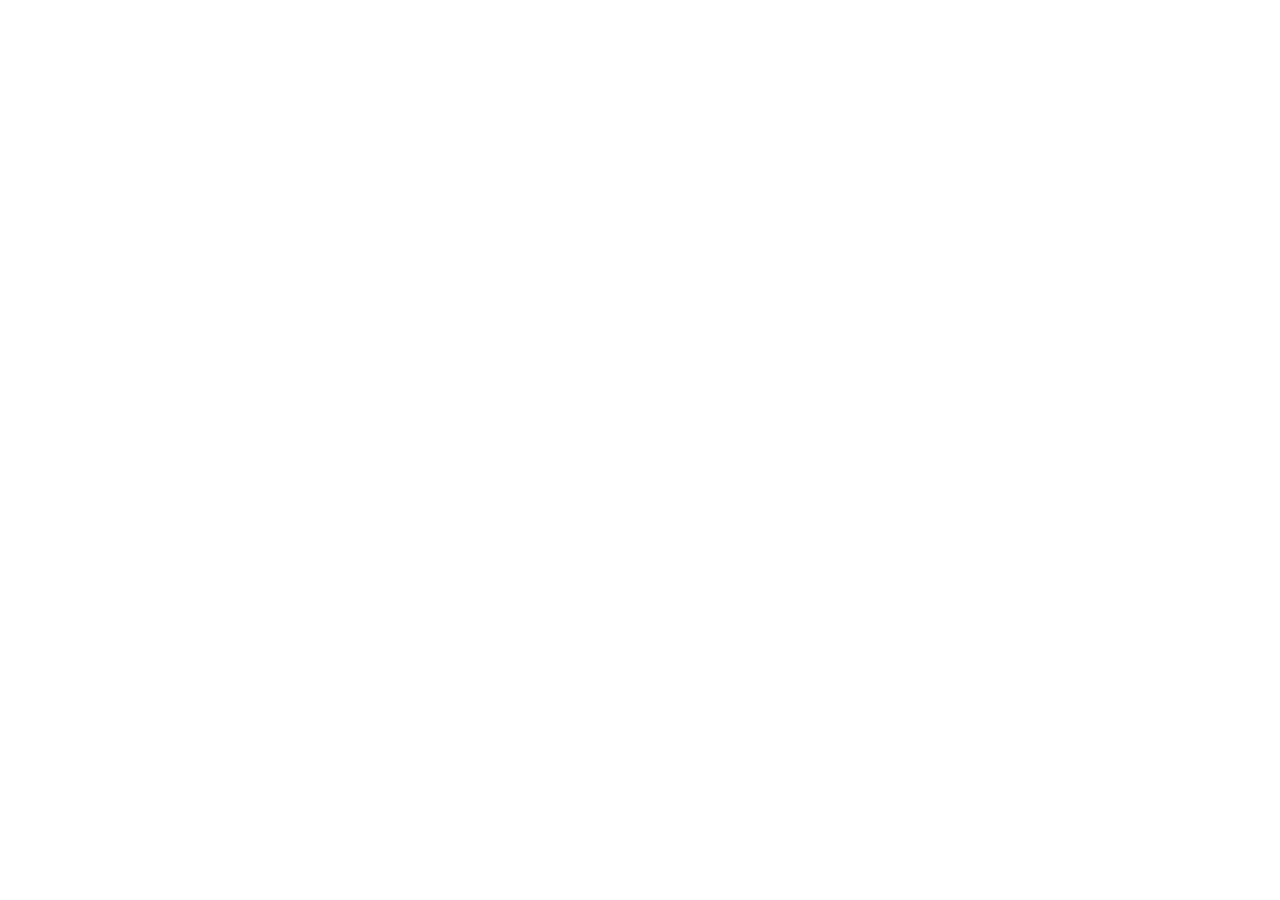
==== index.html @ b1b8851a "feat: initialize Java Heritage wedding invitation project Set up project structure with React, Vite," ====
<!doctype html>
<html lang="id" class="scroll-smooth">
  <head>
    <meta charset="UTF-8" />
    <meta name="viewport" content="width=device-width, initial-scale=1.0" />
    <title>Bagus &amp; Sekar — Undangan Pernikahan Digital Java Heritage</title>
    <meta name="description" content="Undangan pernikahan digital bergaya klasik Jawa (Java Heritage) dengan musik otomatis, RSVP terintegrasi Google Sheets, galeri foto interaktif, hitung mundur, dan Google Maps." />
    <meta property="og:title" content="Bagus &amp; Sekar — Undangan Pernikahan Digital Java Heritage" />
    <meta property="og:description" content="Dengan memohon rahmat dan ridho Tuhan Yang Maha Esa, kami mengundang Bapak/Ibu/Saudara/i untuk menghadiri acara pernikahan kami." />
    <meta property="og:type" content="website" />
    <meta name="twitter:card" content="summary_large_image" />
    <link rel="preconnect" href="https://fonts.googleapis.com" />
    <link rel="preconnect" href="https://fonts.gstatic.com" crossorigin />
    <link href="https://fonts.googleapis.com/css2?family=Cormorant+Garamond:ital,wght@0,400;0,500;0,600;0,700;1,400;1,600&family=Plus+Jakarta+Sans:wght@400;500;600;700&display=swap" rel="stylesheet" />
  </head>
  <body class="bg-[#FAF6EE] text-[#24160F] antialiased selection:bg-[#B8862D]/20 selection:text-[#24160F]">
    <div id="root"></div>
    <script type="module" src="/src/main.tsx"></script>
  </body>
</html>
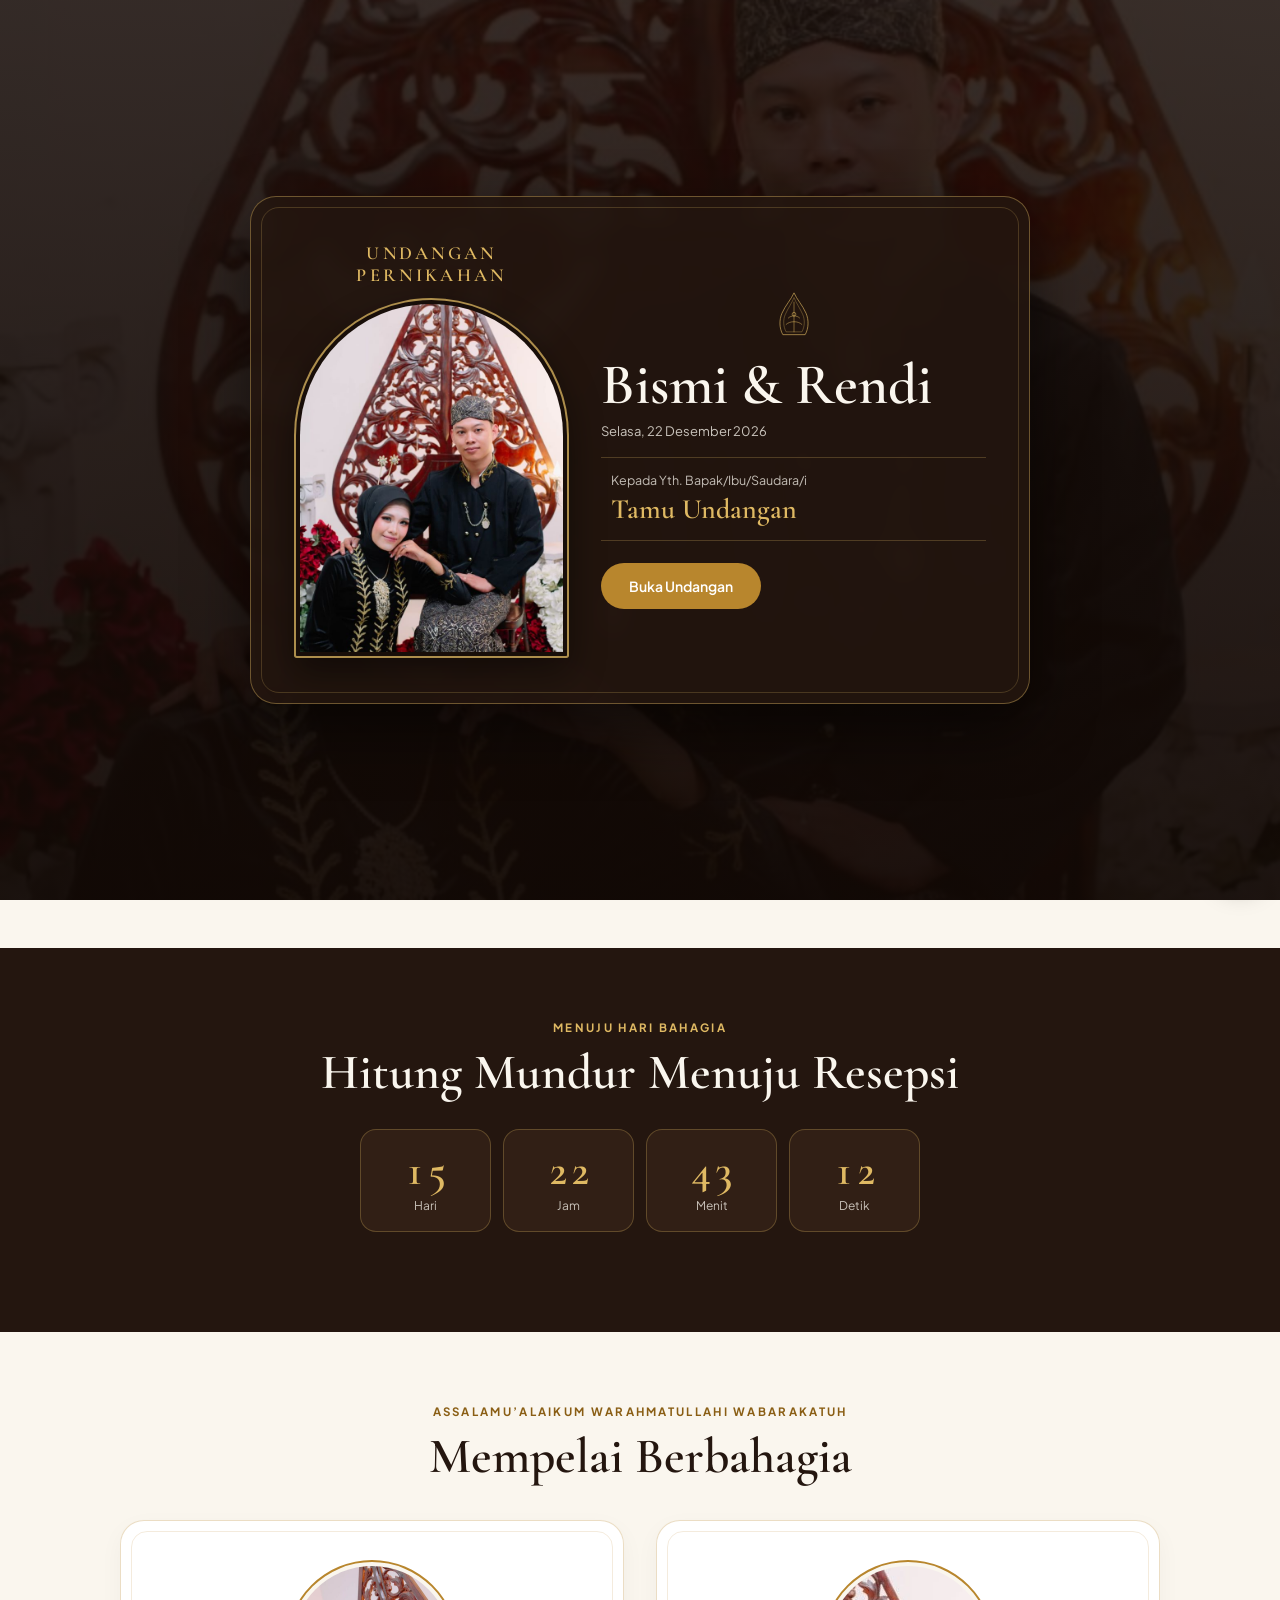
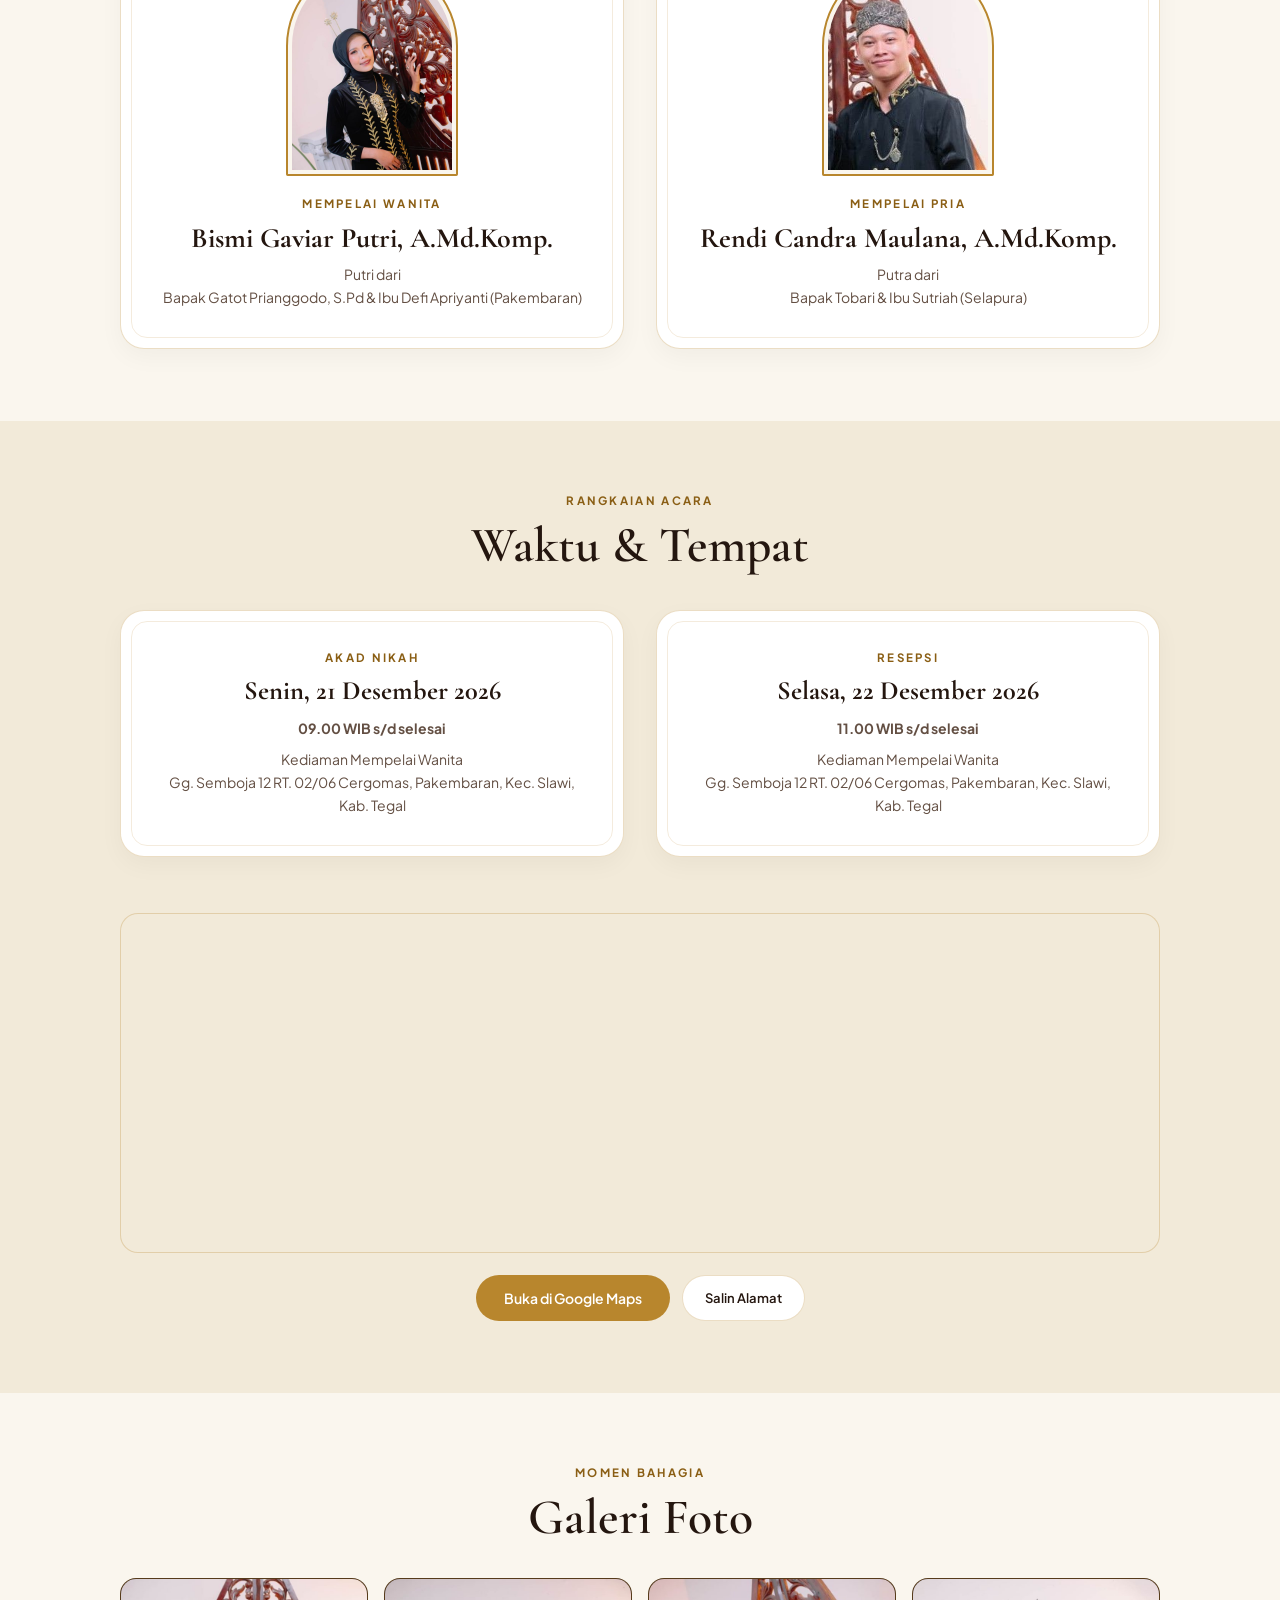
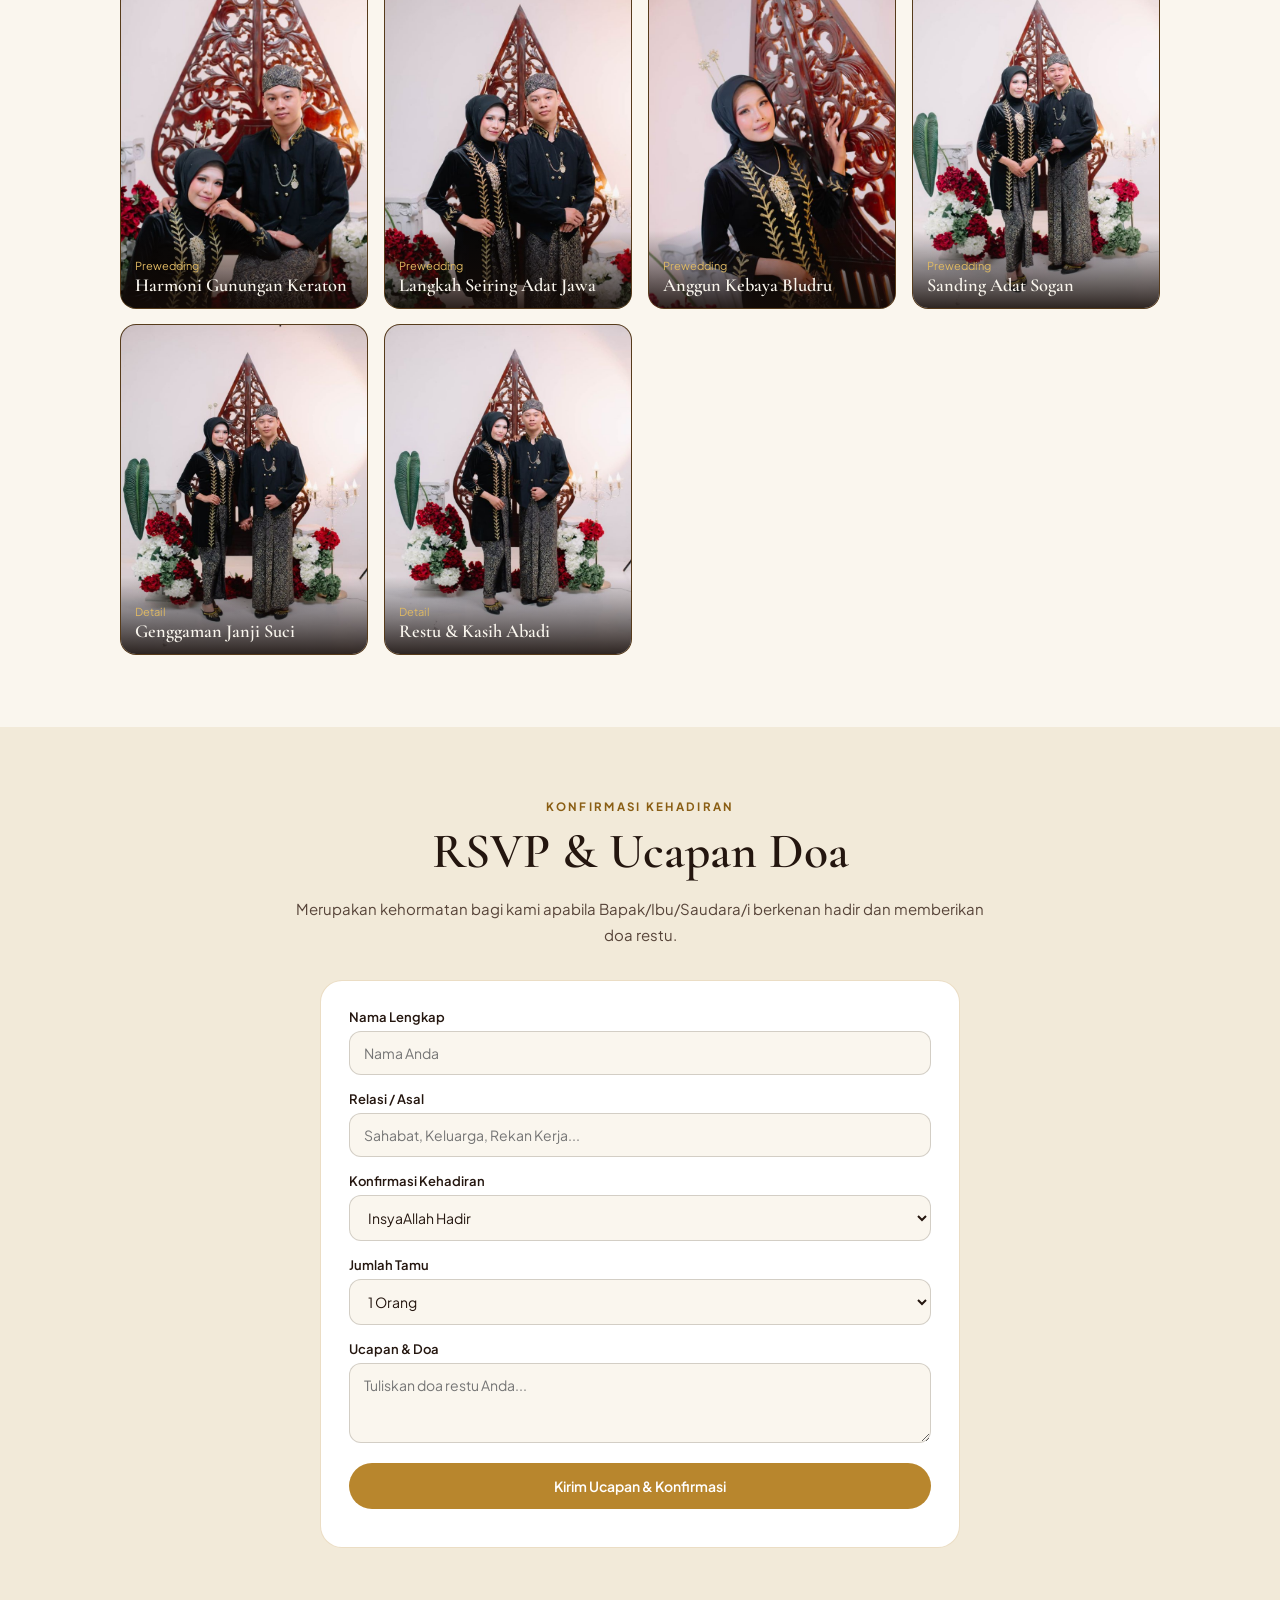
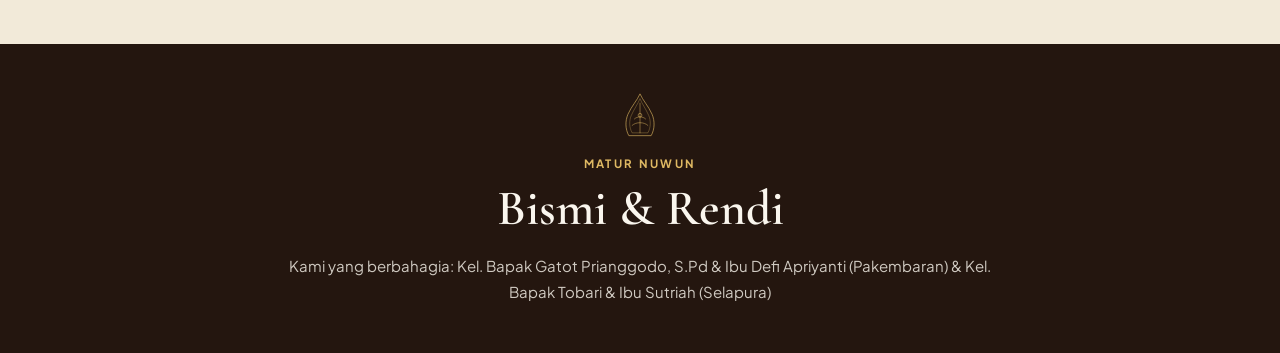
==== commit eefa1045: "Add files via upload" ====
--- a/index.html
+++ b/index.html
@@ -1,21 +1,630 @@
-<!doctype html>
-<html lang="id" class="scroll-smooth">
-  <head>
-    <meta charset="UTF-8" />
-    <meta name="viewport" content="width=device-width, initial-scale=1.0" />
-    <title>Bagus &amp; Sekar — Undangan Pernikahan Digital Java Heritage</title>
-    <meta name="description" content="Undangan pernikahan digital bergaya klasik Jawa (Java Heritage) dengan musik otomatis, RSVP terintegrasi Google Sheets, galeri foto interaktif, hitung mundur, dan Google Maps." />
-    <meta property="og:title" content="Bagus &amp; Sekar — Undangan Pernikahan Digital Java Heritage" />
-    <meta property="og:description" content="Dengan memohon rahmat dan ridho Tuhan Yang Maha Esa, kami mengundang Bapak/Ibu/Saudara/i untuk menghadiri acara pernikahan kami." />
-    <meta property="og:type" content="website" />
-    <meta name="twitter:card" content="summary_large_image" />
-    <link rel="preconnect" href="https://fonts.googleapis.com" />
-    <link rel="preconnect" href="https://fonts.gstatic.com" crossorigin />
-    <link href="https://fonts.googleapis.com/css2?family=Cormorant+Garamond:ital,wght@0,400;0,500;0,600;0,700;1,400;1,600&family=Plus+Jakarta+Sans:wght@400;500;600;700&display=swap" rel="stylesheet" />
-  </head>
-  <body class="bg-[#FAF6EE] text-[#24160F] antialiased selection:bg-[#B8862D]/20 selection:text-[#24160F]">
-    <div id="root"></div>
-    <script type="module" src="/src/main.tsx"></script>
-  </body>
-</html>
-
+<!DOCTYPE html>
+<html lang="id">
+<head>
+  <meta charset="UTF-8" />
+  <meta name="viewport" content="width=device-width, initial-scale=1.0" />
+  <title>Bismi &amp; Rendi — Undangan Pernikahan Digital Java Heritage</title>
+  <link rel="preconnect" href="https://fonts.googleapis.com" />
+  <link rel="preconnect" href="https://fonts.gstatic.com" crossorigin />
+  <link href="https://fonts.googleapis.com/css2?family=Cormorant+Garamond:ital,wght@0,500;0,600;0,700;1,400&family=Plus+Jakarta+Sans:wght@400;500;600;700&display=swap" rel="stylesheet" />
+  <style>
+    :root {
+      --espresso: #24160F;
+      --teak: #311F15;
+      --ivory: #FAF6EE;
+      --sand: #F2EAD9;
+      --gold: #B8862D;
+      --gold-light: #DFB963;
+      --border: rgba(184, 134, 45, 0.28);
+    }
+    * { box-sizing: border-box; margin: 0; padding: 0; }
+    html { scroll-behavior: smooth; font-family: 'Plus Jakarta Sans', system-ui, -apple-system, sans-serif; background: var(--ivory); color: var(--espresso); }
+    body.locked { overflow: hidden; }
+    h1, h2, h3, .serif { font-family: 'Cormorant Garamond', Georgia, serif; }
+    img { display: block; max-width: 100%; }
+    button, input, select, textarea { font-family: inherit; }
+
+    /* Cover Envelope */
+    #cover {
+      position: fixed; inset: 0; z-index: 50;
+      background-color: #180E09;
+      background-image: linear-gradient(to bottom, rgba(22,12,7,0.85), rgba(18,9,5,0.95)), url("[data-uri]");
+      background-size: cover;
+      background-position: center;
+      color: var(--ivory);
+      display: flex; align-items: center; justify-content: center;
+      padding: 20px; text-align: center;
+      transition: transform 0.8s cubic-bezier(0.16, 1, 0.3, 1), opacity 0.7s ease;
+    }
+    #cover.opened { transform: translateY(-100%); opacity: 0; pointer-events: none; }
+    .cover-outer { max-width: 780px; width: 100%; max-height: 92vh; overflow-y: auto; padding: 10px; border: 1px solid rgba(223,185,99,0.4); background: rgba(36,22,15,0.88); backdrop-filter: blur(8px); border-radius: 26px; box-shadow: 0 25px 60px rgba(0,0,0,0.5); }
+    .cover-box { display: grid; grid-template-columns: 1fr; gap: 22px; align-items: center; padding: 26px 20px; border: 1px solid rgba(223,185,99,0.22); border-radius: 18px; text-align: center; }
+    @media (min-width: 720px) { .cover-box { grid-template-columns: 5fr 7fr; gap: 32px; padding: 34px 32px; text-align: left; } }
+    .cover-portrait-wrap { display: flex; flex-direction: column; align-items: center; justify-content: center; }
+    .cover-heading-top { font-family: 'Cormorant Garamond', Georgia, serif; font-size: 1.15rem; font-weight: 600; letter-spacing: 0.18em; text-transform: uppercase; color: var(--gold-light); margin-bottom: 12px; text-align: center; }
+    .cover-portrait { width: 170px; height: 220px; border-radius: 999px 999px 20px 20px; object-fit: cover; object-position: top; border: 2px solid rgba(223,185,99,0.75); padding: 4px; background: #180E09; box-shadow: 0 14px 35px rgba(0,0,0,0.45); }
+    @media (min-width: 720px) { .cover-portrait { width: 100%; height: 360px; } }
+    .cover-title { font-size: clamp(2.25rem, 5vw, 3.6rem); font-weight: 600; line-height: 1.05; margin-bottom: 8px; }
+    .cover-date { font-size: 13px; color: rgba(250,246,238,0.78); margin-bottom: 18px; }
+    .guest-card { border-top: 1px solid rgba(223,185,99,0.25); border-bottom: 1px solid rgba(223,185,99,0.25); padding: 14px 10px; margin-bottom: 22px; }
+    .guest-label { font-size: 12.5px; color: rgba(250,246,238,0.75); margin-bottom: 4px; }
+    .guest-name { font-family: 'Cormorant Garamond', Georgia, serif; font-size: 1.75rem; font-weight: 600; color: var(--gold-light); }
+
+    /* Buttons */
+    .btn-gold {
+      display: inline-flex; align-items: center; justify-content: center; gap: 8px;
+      background: var(--gold); color: #fff; border: none; border-radius: 999px;
+      padding: 14px 28px; font-size: 14px; font-weight: 600; cursor: pointer;
+      text-decoration: none; min-height: 46px; transition: background 0.2s, transform 0.15s;
+    }
+    .btn-gold:hover { background: #9C7022; }
+    .btn-gold:active { transform: scale(0.98); }
+    .btn-outline {
+      display: inline-flex; align-items: center; justify-content: center; gap: 8px;
+      background: #fff; color: var(--espresso); border: 1px solid var(--border);
+      border-radius: 999px; padding: 11px 22px; font-size: 13px; font-weight: 600;
+      cursor: pointer; text-decoration: none; min-height: 44px; transition: background 0.2s;
+    }
+    .btn-outline:hover { background: var(--sand); }
+
+    /* Sections */
+    .section { padding: 72px 20px; }
+    .section-dark { background: var(--espresso); color: var(--ivory); }
+    .section-sand { background: var(--sand); }
+    .container { max-width: 1040px; margin: 0 auto; }
+    .center { text-align: center; }
+    .kicker { font-size: 11.5px; letter-spacing: 0.2em; text-transform: uppercase; color: #8A5E14; font-weight: 700; margin-bottom: 10px; }
+    .section-dark .kicker { color: var(--gold-light); }
+    .heading { font-size: clamp(2rem, 4vw, 3.1rem); font-weight: 600; line-height: 1.12; margin-bottom: 16px; }
+    .lead { font-size: 15px; line-height: 1.75; color: #574439; max-width: 64ch; margin: 0 auto; }
+    .section-dark .lead { color: rgba(250,246,238,0.8); }
+
+    /* Hero */
+    .hero { display: grid; grid-template-columns: 1fr; gap: 36px; align-items: center; }
+    @media (min-width: 860px) { .hero { grid-template-columns: 1.05fr 0.95fr; gap: 56px; } }
+    .hero-arch { border-radius: 999px 999px 24px 24px; border: 1px solid rgba(184,134,45,0.4); padding: 10px; background: #fff; box-shadow: 0 20px 45px rgba(36,22,15,0.12); }
+    .hero-photo { border-radius: 999px 999px 18px 18px; aspect-ratio: 3/4; max-height: 580px; width: 100%; object-fit: cover; object-position: top; }
+    .hero-meta-outer { margin-top: 42px; border: 1px solid rgba(184,134,45,0.35); border-radius: 24px; padding: 8px; background: rgba(255,255,255,0.9); box-shadow: 0 8px 24px rgba(36,22,15,0.05); }
+    .hero-meta-grid { display: grid; grid-template-columns: 1fr; border: 1px solid rgba(184,134,45,0.2); border-radius: 18px; }
+    @media (min-width: 760px) { .hero-meta-grid { grid-template-columns: repeat(3, 1fr); } }
+    .hero-meta-cell { padding: 20px 18px; text-align: center; border-bottom: 1px solid rgba(184,134,45,0.2); }
+    .hero-meta-cell:last-child { border-bottom: none; }
+    @media (min-width: 760px) { .hero-meta-cell { border-bottom: none; border-right: 1px solid rgba(184,134,45,0.2); } .hero-meta-cell:last-child { border-right: none; } }
+    .hero-meta-kicker { font-size: 11px; font-weight: 700; letter-spacing: 0.22em; text-transform: uppercase; color: #8A5E14; }
+    .hero-meta-val { margin-top: 6px; font-family: 'Cormorant Garamond', Georgia, serif; font-size: 1.55rem; font-weight: 600; color: var(--espresso); line-height: 1.15; }
+    .hero-meta-sub { margin-top: 4px; font-family: 'Cormorant Garamond', Georgia, serif; font-style: italic; font-size: 1rem; color: #6E594C; }
+
+    /* Countdown */
+    .countdown-grid { display: grid; grid-template-columns: repeat(4, 1fr); gap: 12px; max-width: 560px; margin: 28px auto; }
+    .count-box { background: var(--teak); border: 1px solid rgba(223,185,99,0.28); border-radius: 16px; padding: 18px 8px; }
+    .count-num { font-family: 'Cormorant Garamond', Georgia, serif; font-size: clamp(2rem, 4vw, 2.75rem); font-weight: 600; color: var(--gold-light); font-variant-numeric: tabular-nums; line-height: 1; }
+    .count-label { font-size: 12px; color: rgba(250,246,238,0.75); margin-top: 6px; }
+
+    /* Couple & Events Grid */
+    .grid-2 { display: grid; grid-template-columns: 1fr; gap: 24px; margin-top: 36px; }
+    @media (min-width: 768px) { .grid-2 { grid-template-columns: 1fr 1fr; gap: 32px; } }
+    .card-outer { background: #fff; border: 1px solid var(--border); border-radius: 24px; padding: 10px; box-shadow: 0 8px 24px rgba(36,22,15,0.04); }
+    .card-ivory { border: 1px solid rgba(184,134,45,0.16); border-radius: 16px; padding: 28px 22px; height: 100%; }
+    .portrait { width: 172px; height: 216px; border-radius: 999px 999px 20px 20px; object-fit: cover; object-position: top; margin: 0 auto 20px; border: 2px solid var(--gold); padding: 4px; background: var(--ivory); }
+    .muted { font-size: 14px; color: #634F43; line-height: 1.65; }
+
+    /* Gallery */
+    .gal-grid { display: grid; grid-template-columns: repeat(auto-fill, minmax(240px, 1fr)); gap: 16px; margin-top: 32px; }
+    .gal-card { position: relative; border-radius: 16px; overflow: hidden; border: 1px solid var(--border); cursor: pointer; background: var(--teak); padding: 0; text-align: left; aspect-ratio: 3/4; }
+    .gal-card img { width: 100%; height: 100%; object-fit: cover; object-position: top; transition: transform 0.35s ease; }
+    .gal-card:hover img { transform: scale(1.04); }
+    .gal-caption { position: absolute; inset: auto 0 0 0; padding: 28px 14px 12px; background: linear-gradient(to top, rgba(20,11,7,0.88), transparent); color: var(--ivory); }
+    .gal-caption span { display: block; font-size: 11px; color: var(--gold-light); margin-bottom: 2px; }
+    .gal-caption strong { font-family: 'Cormorant Garamond', Georgia, serif; font-size: 1.15rem; font-weight: 600; }
+
+    /* Map */
+    .map-frame { width: 100%; height: 340px; border: 1px solid var(--border); border-radius: 18px; margin-top: 24px; background: var(--sand); }
+
+    /* RSVP */
+    .form-box { max-width: 640px; margin: 32px auto 0; background: #fff; border: 1px solid var(--border); border-radius: 22px; padding: 28px; text-align: left; }
+    .field { margin-bottom: 16px; }
+    .field label { display: block; font-size: 13px; font-weight: 600; margin-bottom: 6px; }
+    .field input, .field select, .field textarea { width: 100%; padding: 12px 14px; border: 1px solid rgba(36,22,15,0.18); border-radius: 12px; font-size: 14px; background: var(--ivory); color: var(--espresso); }
+    .wish-list { max-width: 640px; margin: 24px auto 0; display: grid; gap: 12px; text-align: left; }
+    .wish-item { background: #fff; border: 1px solid var(--border); border-radius: 14px; padding: 16px; }
+    .wish-head { display: flex; justify-content: space-between; gap: 12px; font-size: 13px; margin-bottom: 6px; }
+
+    /* Floating Music Button */
+    #music-btn {
+      position: fixed; right: 16px; bottom: 16px; z-index: 40;
+      width: 48px; height: 48px; border-radius: 999px;
+      background: var(--espresso); color: var(--gold-light); border: 1px solid var(--gold-light);
+      display: flex; align-items: center; justify-content: center; cursor: pointer;
+      box-shadow: 0 8px 24px rgba(0,0,0,0.25); font-size: 18px;
+    }
+
+    /* Lightbox */
+    #lightbox {
+      position: fixed; inset: 0; z-index: 60; background: rgba(15,9,6,0.94);
+      display: none; align-items: center; justify-content: center; padding: 20px; color: var(--ivory);
+    }
+    #lightbox.open { display: flex; }
+    #lightbox img { max-height: 74vh; border-radius: 14px; object-fit: contain; }
+
+    /* Scroll Progress Bar & Scroll Reveal Animations */
+    #scroll-bar {
+      position: fixed; top: 0; left: 0; right: 0; height: 3px; z-index: 45;
+      background: linear-gradient(90deg, var(--gold), var(--gold-light), var(--gold));
+      transform-origin: left; transform: scaleX(0); pointer-events: none;
+    }
+    .reveal {
+      opacity: 0;
+      transform: translateY(28px) scale(0.98);
+      transition: opacity 0.65s cubic-bezier(0.16, 1, 0.3, 1), transform 0.65s cubic-bezier(0.16, 1, 0.3, 1);
+      will-change: opacity, transform;
+    }
+    .reveal.in-view {
+      opacity: 1;
+      transform: translateY(0) scale(1);
+    }
+    @media (prefers-reduced-motion: reduce) {
+      .reveal { opacity: 1; transform: none; transition: none; }
+    }
+  </style>
+</head>
+<body class="locked">
+  <div id="scroll-bar" aria-hidden="true"></div>
+  <!-- Cover Curtain -->
+  <div id="cover">
+    <div class="cover-outer">
+      <div class="cover-box">
+        <div class="cover-portrait-wrap">
+          <p class="cover-heading-top">Undangan Pernikahan</p>
+          <img src="[data-uri]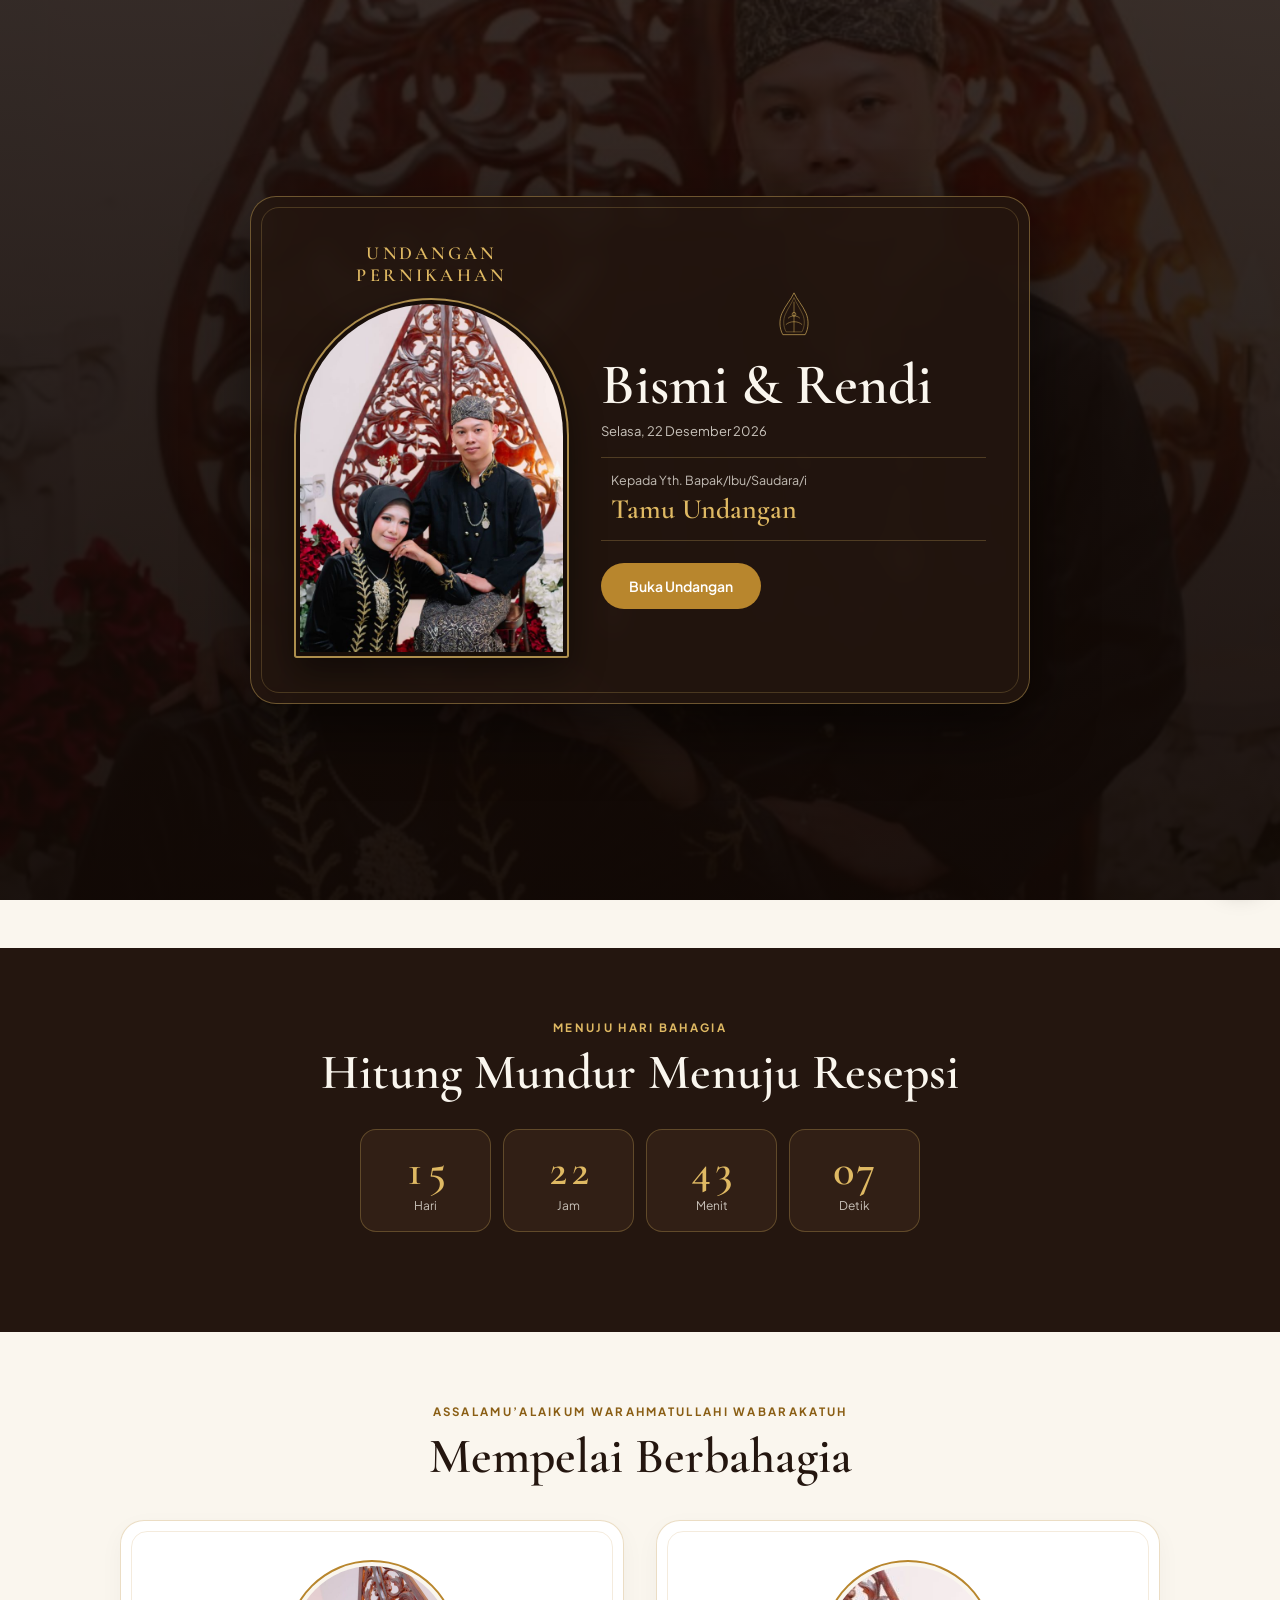
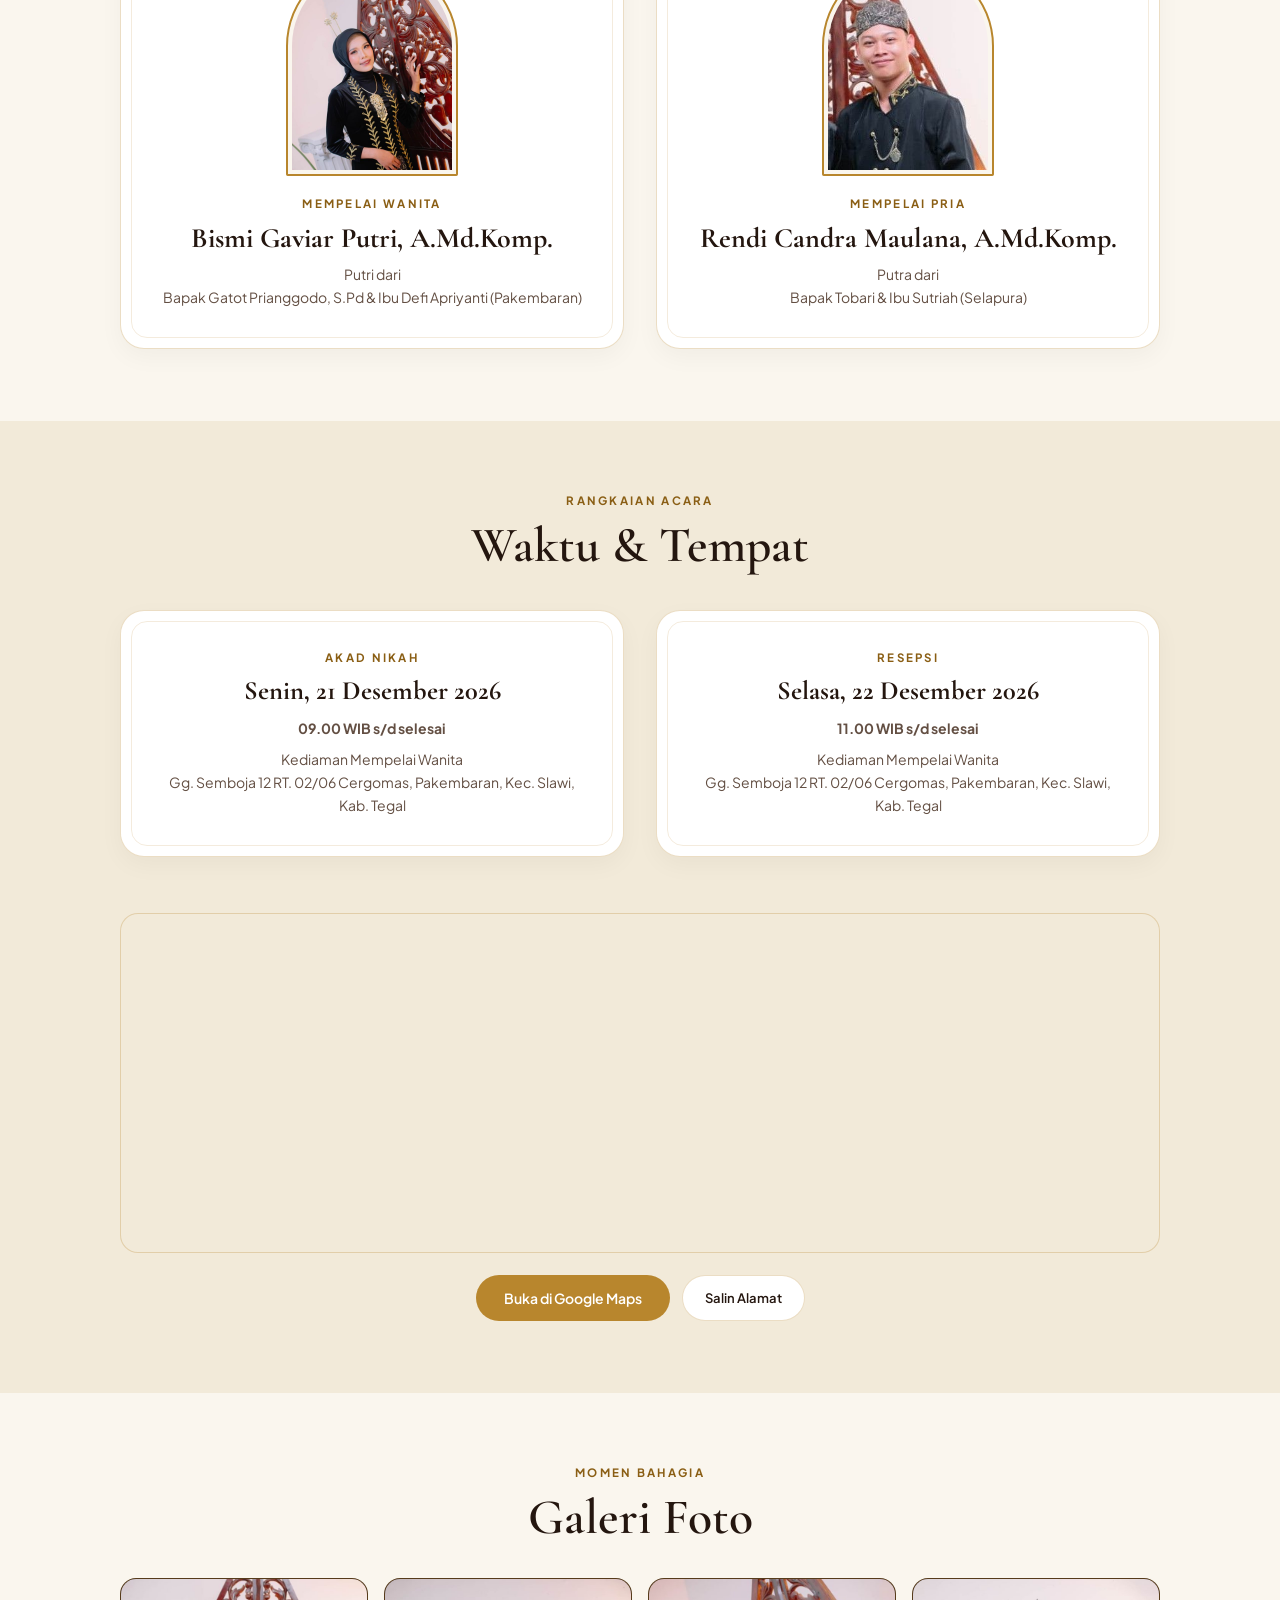
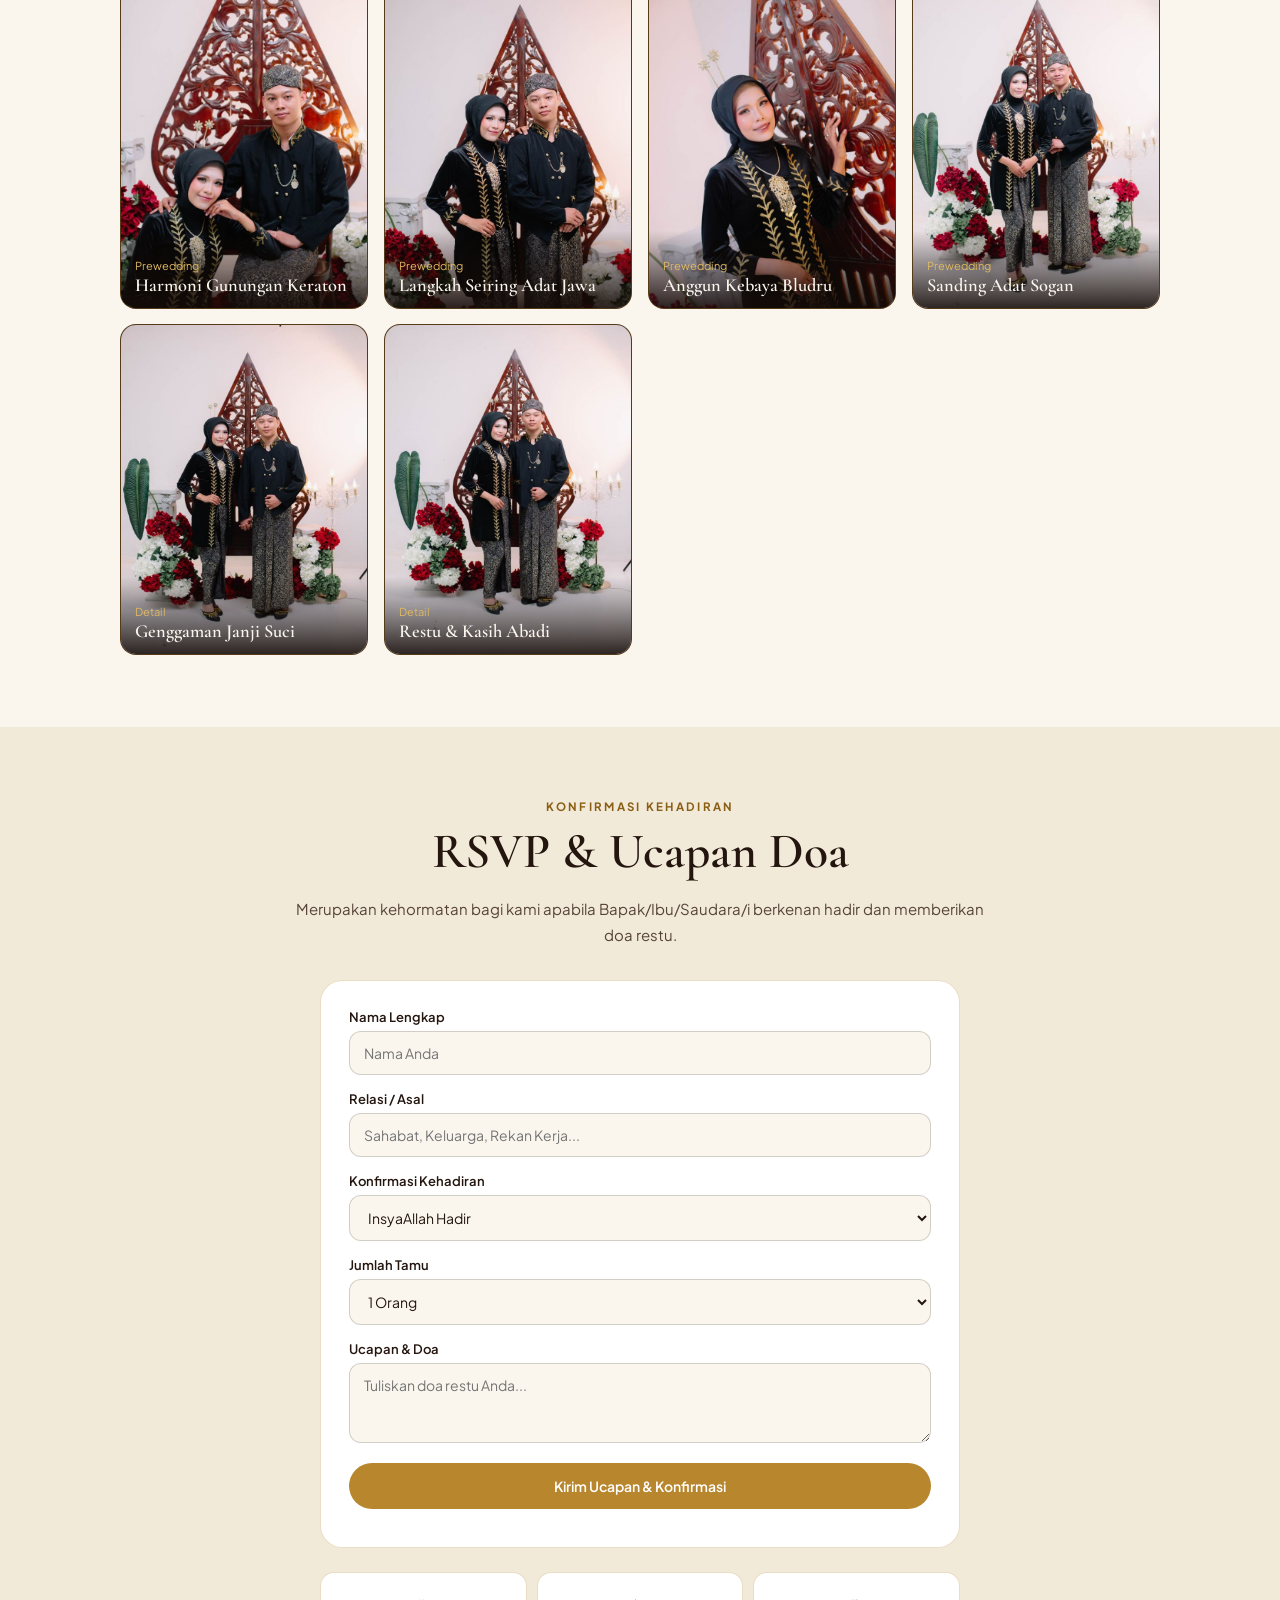
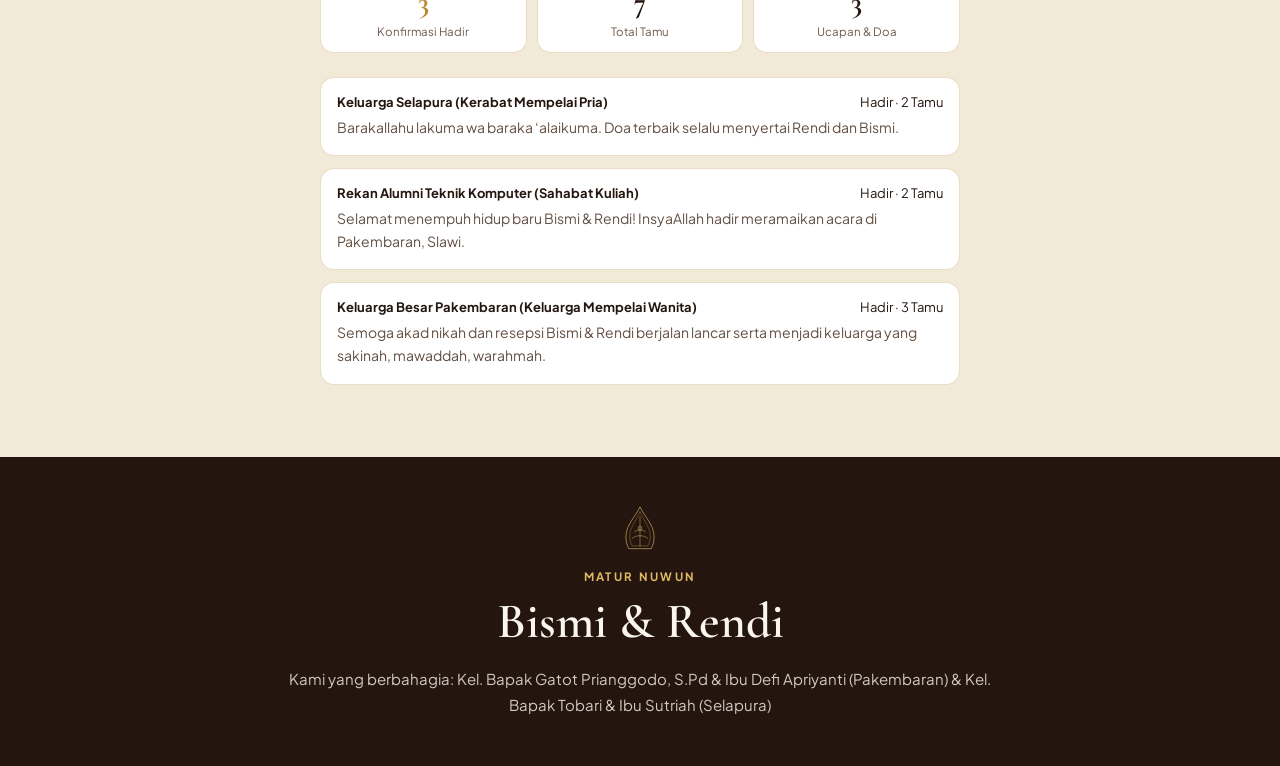
==== commit f1289be8: "Add files via upload" ====
--- a/index.html
+++ b/index.html
@@ -405,6 +405,11 @@
         <button type="submit" class="btn-gold" style="width: 100%;" id="rsvp-submit-btn">Kirim Ucapan &amp; Konfirmasi</button>
         <p id="rsvp-status" class="muted" style="margin-top: 10px; text-align: center;"></p>
       </form>
+      <div class="wish-summary" id="wish-summary" style="max-width: 640px; margin: 24px auto 0; display: grid; grid-template-columns: repeat(3, 1fr); gap: 10px;">
+        <div class="wish-item center" style="padding: 12px 8px;"><strong id="sum-hadir" style="display:block;font-family:'Cormorant Garamond',Georgia,serif;font-size:1.75rem;color:var(--gold);">0</strong><span style="font-size:11.5px;color:#6E594C;">Konfirmasi Hadir</span></div>
+        <div class="wish-item center" style="padding: 12px 8px;"><strong id="sum-tamu" style="display:block;font-family:'Cormorant Garamond',Georgia,serif;font-size:1.75rem;color:var(--espresso);">0</strong><span style="font-size:11.5px;color:#6E594C;">Total Tamu</span></div>
+        <div class="wish-item center" style="padding: 12px 8px;"><strong id="sum-ucapan" style="display:block;font-family:'Cormorant Garamond',Georgia,serif;font-size:1.75rem;color:var(--espresso);">0</strong><span style="font-size:11.5px;color:#6E594C;">Ucapan &amp; Doa</span></div>
+      </div>
       <div class="wish-list" id="wish-list"></div>
     </div>
   </section>
@@ -434,6 +439,7 @@
     var CUSTOM_AUDIO = "";
     var TARGET_ISO = "2026-12-22T11:00:00+07:00";
     var GALLERY = [{"src":"[data-uri]","title":"Harmoni Gunungan Keraton","caption":"Potret kebersamaan dalam balutan busana Jawa hitam sulam emas di hadapan ukiran gunungan."},{"src":"[data-uri]","title":"Langkah Seiring Adat Jawa","caption":"Bersanding serasi dalam busana adat Jawa klasik penuh kewibawaan dan kehangatan."},{"src":"[data-uri]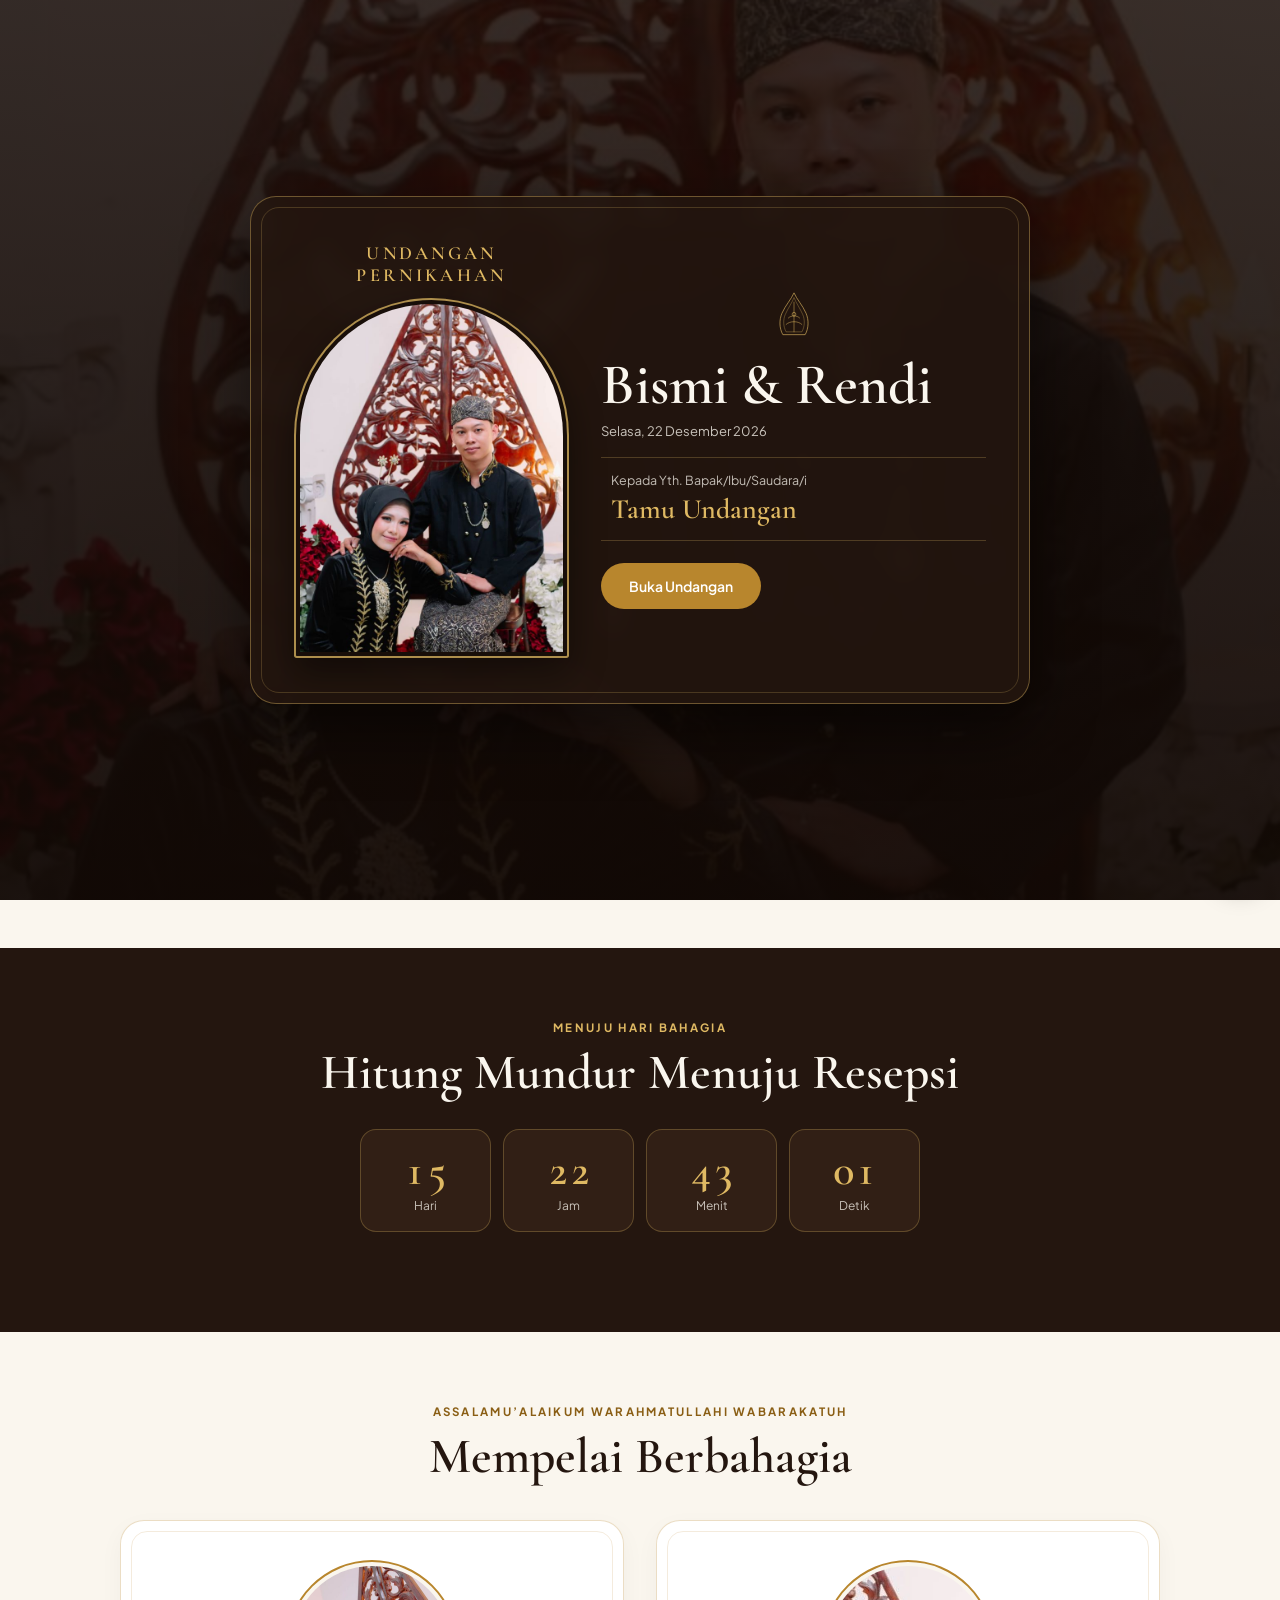
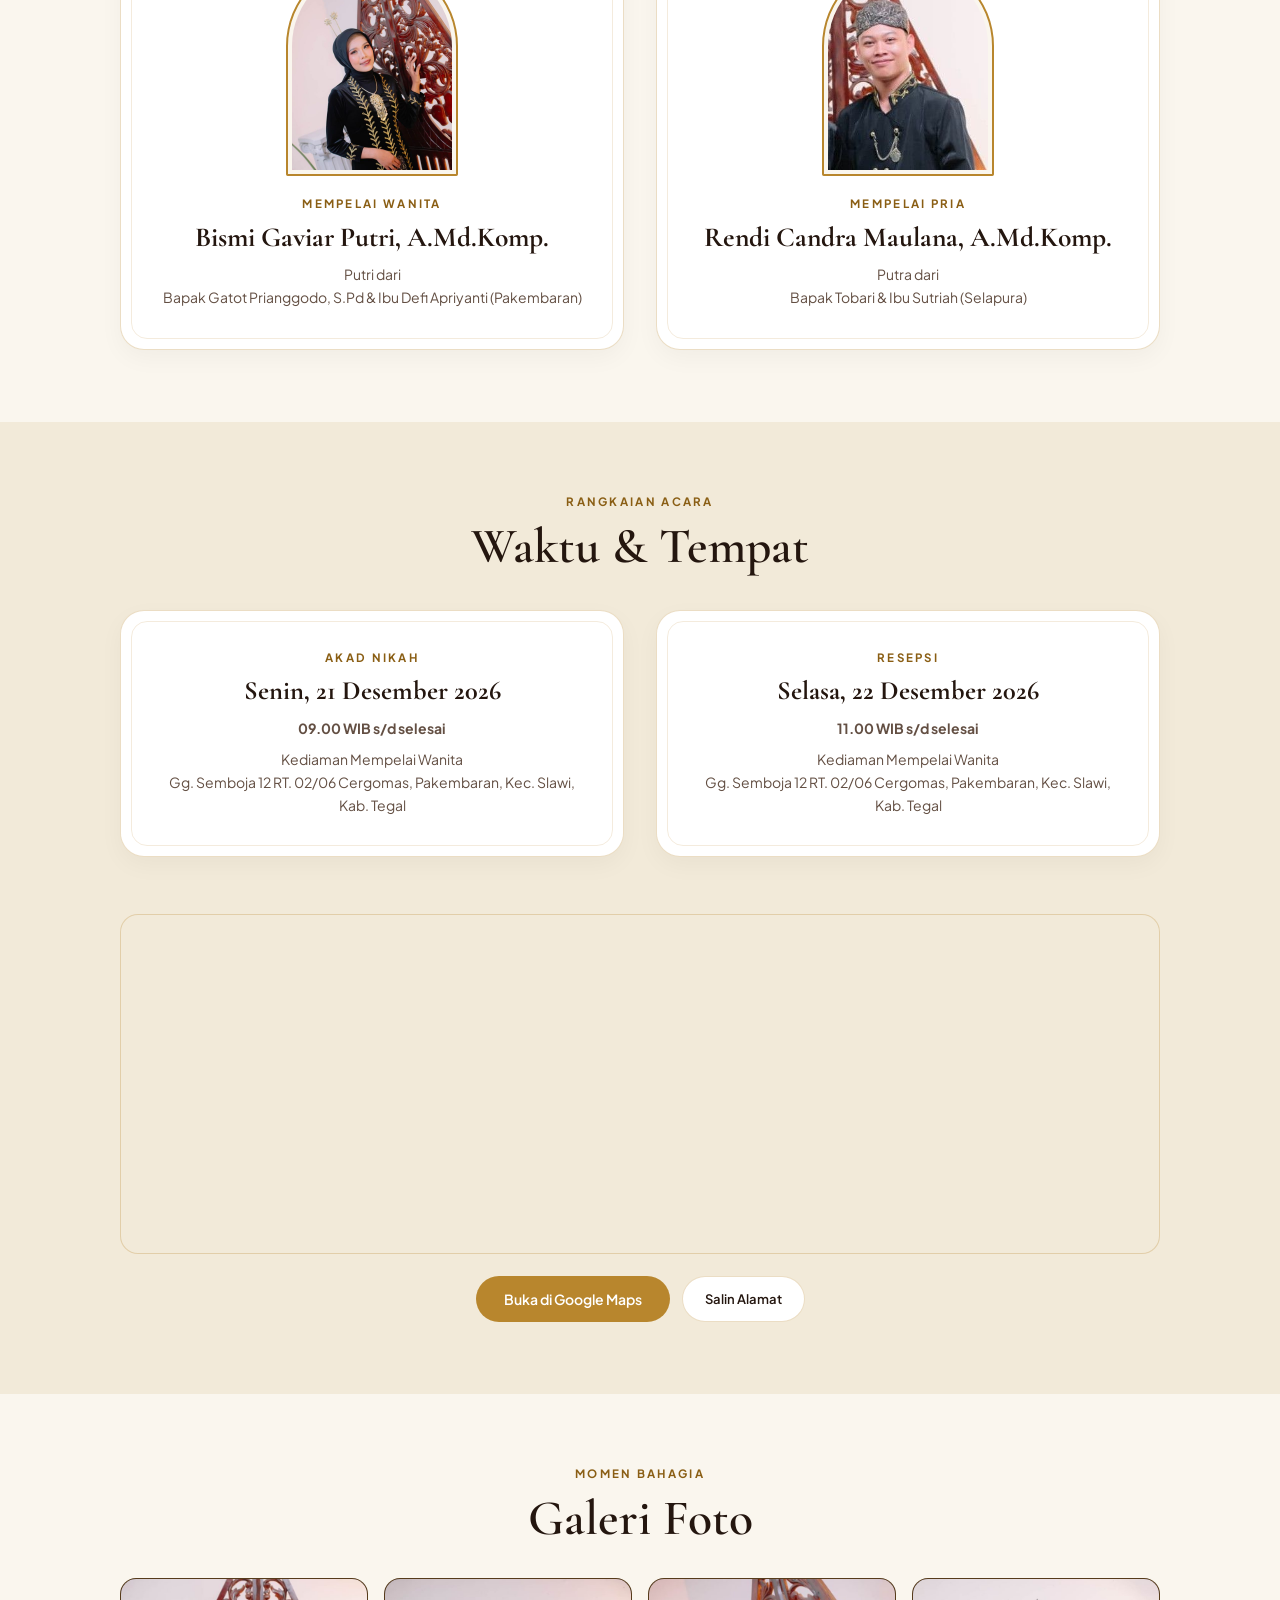
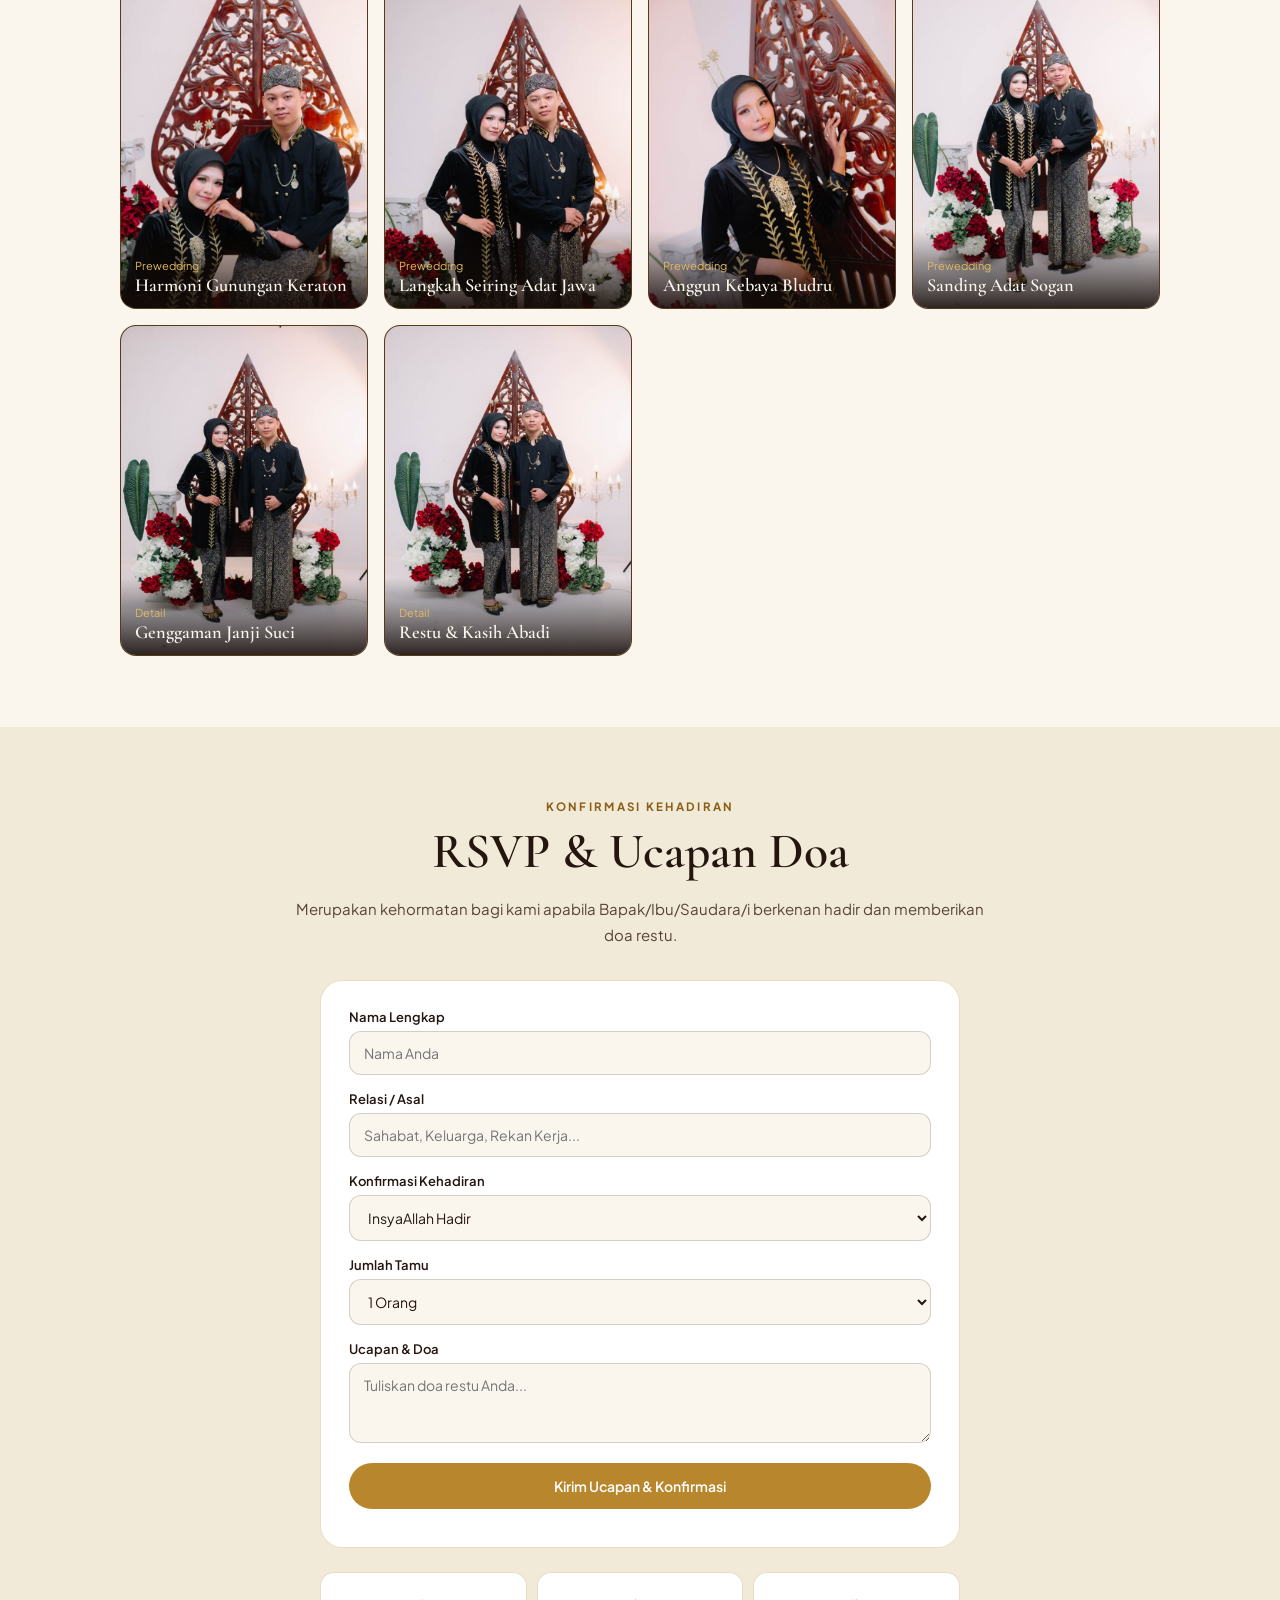
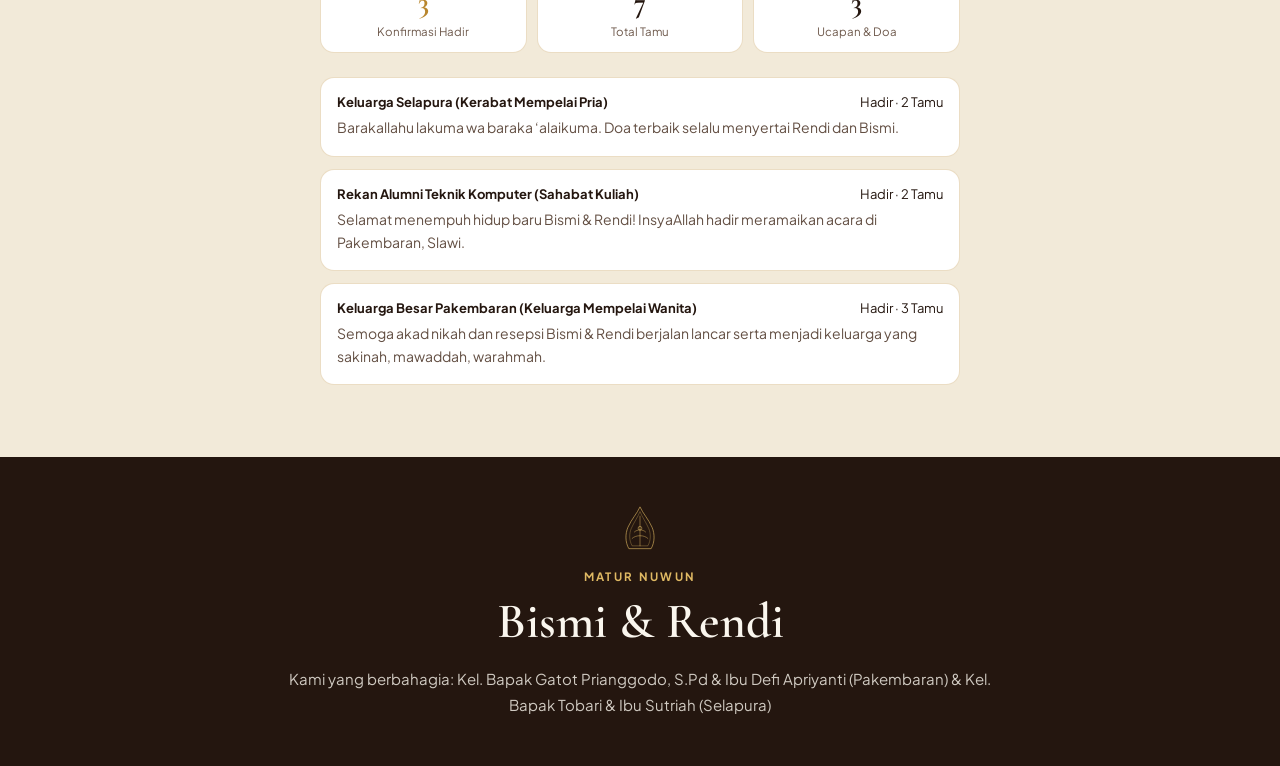
==== commit 22b9e74b: "Add files via upload" ====
--- a/index.html
+++ b/index.html
@@ -105,6 +105,9 @@
     @media (min-width: 768px) { .grid-2 { grid-template-columns: 1fr 1fr; gap: 32px; } }
     .card-outer { background: #fff; border: 1px solid var(--border); border-radius: 24px; padding: 10px; box-shadow: 0 8px 24px rgba(36,22,15,0.04); }
     .card-ivory { border: 1px solid rgba(184,134,45,0.16); border-radius: 16px; padding: 28px 22px; height: 100%; }
+    @media (max-width: 639px) { .card-ivory { padding: 24px 14px; } }
+    .couple-fullname { font-size: clamp(1.02rem, 4.15vw, 1.65rem); line-height: 1.25; margin-bottom: 8px; white-space: nowrap; }
+    @media (min-width: 768px) { .couple-fullname { font-size: clamp(1.12rem, 2.15vw, 1.75rem); } }
     .portrait { width: 172px; height: 216px; border-radius: 999px 999px 20px 20px; object-fit: cover; object-position: top; margin: 0 auto 20px; border: 2px solid var(--gold); padding: 4px; background: var(--ivory); }
     .muted { font-size: 14px; color: #634F43; line-height: 1.65; }
 
@@ -255,7 +258,7 @@
           <div class="card-ivory">
             <img src="[data-uri]" alt="Bismi Gaviar Putri, A.Md.Komp." class="portrait" />
             <p class="kicker">Mempelai Wanita</p>
-            <h3 style="font-size: 1.75rem; margin-bottom: 8px;">Bismi Gaviar Putri, A.Md.Komp.</h3>
+            <h3 class="couple-fullname">Bismi Gaviar Putri, A.Md.Komp.</h3>
             <p class="muted">Putri dari<br/>Bapak Gatot Prianggodo, S.Pd &amp; Ibu Defi Apriyanti (Pakembaran)</p>
           </div>
         </div>
@@ -263,7 +266,7 @@
           <div class="card-ivory">
             <img src="[data-uri]" alt="Rendi Candra Maulana, A.Md.Komp." class="portrait" />
             <p class="kicker">Mempelai Pria</p>
-            <h3 style="font-size: 1.75rem; margin-bottom: 8px;">Rendi Candra Maulana, A.Md.Komp.</h3>
+            <h3 class="couple-fullname">Rendi Candra Maulana, A.Md.Komp.</h3>
             <p class="muted">Putra dari<br/>Bapak Tobari &amp; Ibu Sutriah (Selapura)</p>
           </div>
         </div>
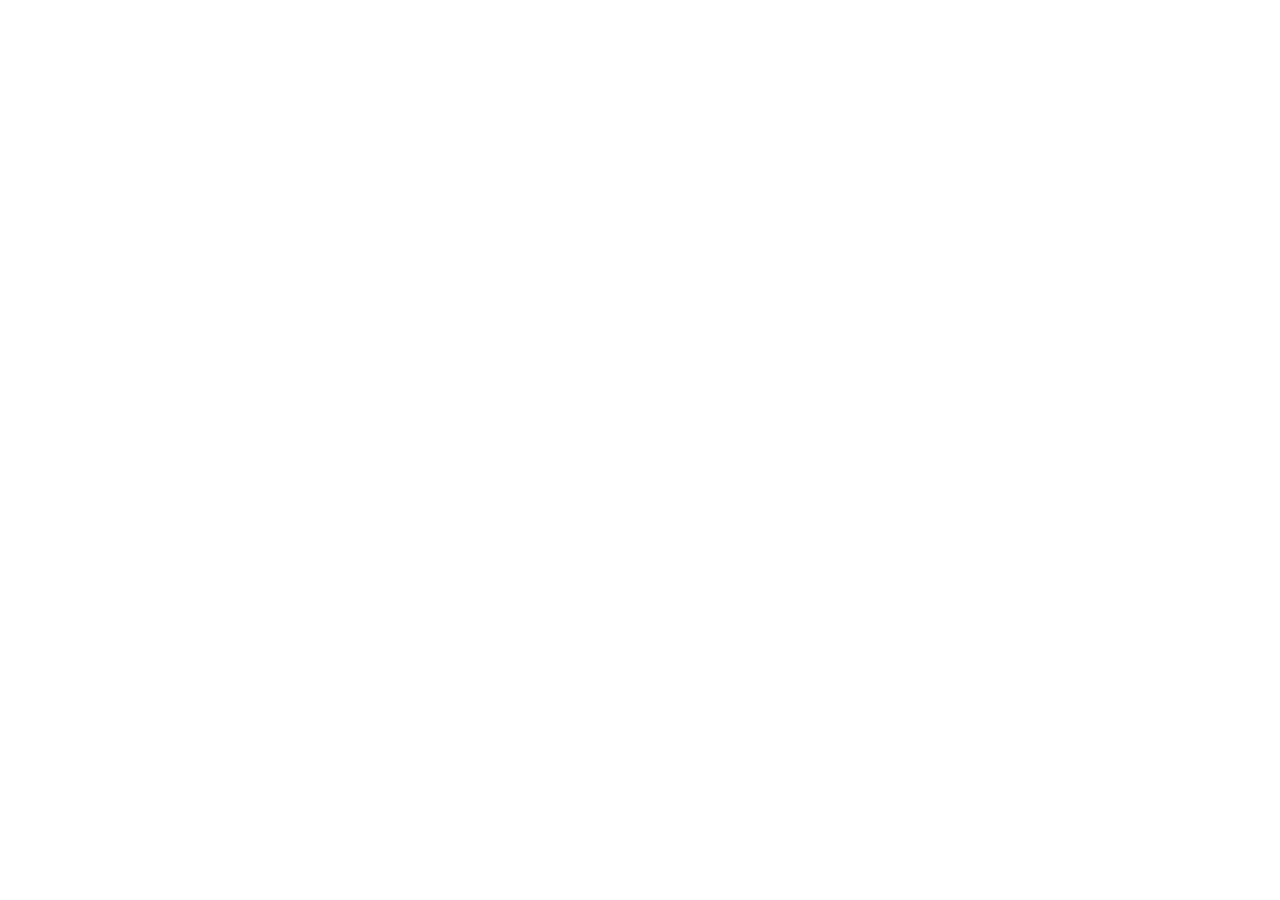
==== commit 2759f800: "feat: initialize index.html with SEO and metadata Setup base HTML template with Open Graph tags, web" ====
--- a/index.html
+++ b/index.html
@@ -1,729 +1,20 @@
-<!DOCTYPE html>
-<html lang="id">
-<head>
-  <meta charset="UTF-8" />
-  <meta name="viewport" content="width=device-width, initial-scale=1.0" />
-  <title>Bismi &amp; Rendi — Undangan Pernikahan Digital Java Heritage</title>
-  <link rel="preconnect" href="https://fonts.googleapis.com" />
-  <link rel="preconnect" href="https://fonts.gstatic.com" crossorigin />
-  <link href="https://fonts.googleapis.com/css2?family=Cormorant+Garamond:ital,wght@0,500;0,600;0,700;1,400&family=Plus+Jakarta+Sans:wght@400;500;600;700&display=swap" rel="stylesheet" />
-  <style>
-    :root {
-      --espresso: #24160F;
-      --teak: #311F15;
-      --ivory: #FAF6EE;
-      --sand: #F2EAD9;
-      --gold: #B8862D;
-      --gold-light: #DFB963;
-      --border: rgba(184, 134, 45, 0.28);
-    }
-    * { box-sizing: border-box; margin: 0; padding: 0; }
-    html { scroll-behavior: smooth; font-family: 'Plus Jakarta Sans', system-ui, -apple-system, sans-serif; background: var(--ivory); color: var(--espresso); }
-    body.locked { overflow: hidden; }
-    h1, h2, h3, .serif { font-family: 'Cormorant Garamond', Georgia, serif; }
-    img { display: block; max-width: 100%; }
-    button, input, select, textarea { font-family: inherit; }
-
-    /* Cover Envelope */
-    #cover {
-      position: fixed; inset: 0; z-index: 50;
-      background-color: #180E09;
-      background-image: linear-gradient(to bottom, rgba(22,12,7,0.85), rgba(18,9,5,0.95)), url("[data-uri]");
-      background-size: cover;
-      background-position: center;
-      color: var(--ivory);
-      display: flex; align-items: center; justify-content: center;
-      padding: 20px; text-align: center;
-      transition: transform 0.8s cubic-bezier(0.16, 1, 0.3, 1), opacity 0.7s ease;
-    }
-    #cover.opened { transform: translateY(-100%); opacity: 0; pointer-events: none; }
-    .cover-outer { max-width: 780px; width: 100%; max-height: 92vh; overflow-y: auto; padding: 10px; border: 1px solid rgba(223,185,99,0.4); background: rgba(36,22,15,0.88); backdrop-filter: blur(8px); border-radius: 26px; box-shadow: 0 25px 60px rgba(0,0,0,0.5); }
-    .cover-box { display: grid; grid-template-columns: 1fr; gap: 22px; align-items: center; padding: 26px 20px; border: 1px solid rgba(223,185,99,0.22); border-radius: 18px; text-align: center; }
-    @media (min-width: 720px) { .cover-box { grid-template-columns: 5fr 7fr; gap: 32px; padding: 34px 32px; text-align: left; } }
-    .cover-portrait-wrap { display: flex; flex-direction: column; align-items: center; justify-content: center; }
-    .cover-heading-top { font-family: 'Cormorant Garamond', Georgia, serif; font-size: 1.15rem; font-weight: 600; letter-spacing: 0.18em; text-transform: uppercase; color: var(--gold-light); margin-bottom: 12px; text-align: center; }
-    .cover-portrait { width: 170px; height: 220px; border-radius: 999px 999px 20px 20px; object-fit: cover; object-position: top; border: 2px solid rgba(223,185,99,0.75); padding: 4px; background: #180E09; box-shadow: 0 14px 35px rgba(0,0,0,0.45); }
-    @media (min-width: 720px) { .cover-portrait { width: 100%; height: 360px; } }
-    .cover-title { font-size: clamp(2.25rem, 5vw, 3.6rem); font-weight: 600; line-height: 1.05; margin-bottom: 8px; }
-    .cover-date { font-size: 13px; color: rgba(250,246,238,0.78); margin-bottom: 18px; }
-    .guest-card { border-top: 1px solid rgba(223,185,99,0.25); border-bottom: 1px solid rgba(223,185,99,0.25); padding: 14px 10px; margin-bottom: 22px; }
-    .guest-label { font-size: 12.5px; color: rgba(250,246,238,0.75); margin-bottom: 4px; }
-    .guest-name { font-family: 'Cormorant Garamond', Georgia, serif; font-size: 1.75rem; font-weight: 600; color: var(--gold-light); }
-
-    /* Buttons */
-    .btn-gold {
-      display: inline-flex; align-items: center; justify-content: center; gap: 8px;
-      background: var(--gold); color: #fff; border: none; border-radius: 999px;
-      padding: 14px 28px; font-size: 14px; font-weight: 600; cursor: pointer;
-      text-decoration: none; min-height: 46px; transition: background 0.2s, transform 0.15s;
-    }
-    .btn-gold:hover { background: #9C7022; }
-    .btn-gold:active { transform: scale(0.98); }
-    .btn-outline {
-      display: inline-flex; align-items: center; justify-content: center; gap: 8px;
-      background: #fff; color: var(--espresso); border: 1px solid var(--border);
-      border-radius: 999px; padding: 11px 22px; font-size: 13px; font-weight: 600;
-      cursor: pointer; text-decoration: none; min-height: 44px; transition: background 0.2s;
-    }
-    .btn-outline:hover { background: var(--sand); }
-
-    /* Sections */
-    .section { padding: 72px 20px; }
-    .section-dark { background: var(--espresso); color: var(--ivory); }
-    .section-sand { background: var(--sand); }
-    .container { max-width: 1040px; margin: 0 auto; }
-    .center { text-align: center; }
-    .kicker { font-size: 11.5px; letter-spacing: 0.2em; text-transform: uppercase; color: #8A5E14; font-weight: 700; margin-bottom: 10px; }
-    .section-dark .kicker { color: var(--gold-light); }
-    .heading { font-size: clamp(2rem, 4vw, 3.1rem); font-weight: 600; line-height: 1.12; margin-bottom: 16px; }
-    .lead { font-size: 15px; line-height: 1.75; color: #574439; max-width: 64ch; margin: 0 auto; }
-    .section-dark .lead { color: rgba(250,246,238,0.8); }
-
-    /* Hero */
-    .hero { display: grid; grid-template-columns: 1fr; gap: 36px; align-items: center; }
-    @media (min-width: 860px) { .hero { grid-template-columns: 1.05fr 0.95fr; gap: 56px; } }
-    .hero-arch { border-radius: 999px 999px 24px 24px; border: 1px solid rgba(184,134,45,0.4); padding: 10px; background: #fff; box-shadow: 0 20px 45px rgba(36,22,15,0.12); }
-    .hero-photo { border-radius: 999px 999px 18px 18px; aspect-ratio: 3/4; max-height: 580px; width: 100%; object-fit: cover; object-position: top; }
-    .hero-meta-outer { margin-top: 42px; border: 1px solid rgba(184,134,45,0.35); border-radius: 24px; padding: 8px; background: rgba(255,255,255,0.9); box-shadow: 0 8px 24px rgba(36,22,15,0.05); }
-    .hero-meta-grid { display: grid; grid-template-columns: 1fr; border: 1px solid rgba(184,134,45,0.2); border-radius: 18px; }
-    @media (min-width: 760px) { .hero-meta-grid { grid-template-columns: repeat(3, 1fr); } }
-    .hero-meta-cell { padding: 20px 18px; text-align: center; border-bottom: 1px solid rgba(184,134,45,0.2); }
-    .hero-meta-cell:last-child { border-bottom: none; }
-    @media (min-width: 760px) { .hero-meta-cell { border-bottom: none; border-right: 1px solid rgba(184,134,45,0.2); } .hero-meta-cell:last-child { border-right: none; } }
-    .hero-meta-kicker { font-size: 11px; font-weight: 700; letter-spacing: 0.22em; text-transform: uppercase; color: #8A5E14; }
-    .hero-meta-val { margin-top: 6px; font-family: 'Cormorant Garamond', Georgia, serif; font-size: 1.55rem; font-weight: 600; color: var(--espresso); line-height: 1.15; }
-    .hero-meta-sub { margin-top: 4px; font-family: 'Cormorant Garamond', Georgia, serif; font-style: italic; font-size: 1rem; color: #6E594C; }
-
-    /* Countdown */
-    .countdown-grid { display: grid; grid-template-columns: repeat(4, 1fr); gap: 12px; max-width: 560px; margin: 28px auto; }
-    .count-box { background: var(--teak); border: 1px solid rgba(223,185,99,0.28); border-radius: 16px; padding: 18px 8px; }
-    .count-num { font-family: 'Cormorant Garamond', Georgia, serif; font-size: clamp(2rem, 4vw, 2.75rem); font-weight: 600; color: var(--gold-light); font-variant-numeric: tabular-nums; line-height: 1; }
-    .count-label { font-size: 12px; color: rgba(250,246,238,0.75); margin-top: 6px; }
-
-    /* Couple & Events Grid */
-    .grid-2 { display: grid; grid-template-columns: 1fr; gap: 24px; margin-top: 36px; }
-    @media (min-width: 768px) { .grid-2 { grid-template-columns: 1fr 1fr; gap: 32px; } }
-    .card-outer { background: #fff; border: 1px solid var(--border); border-radius: 24px; padding: 10px; box-shadow: 0 8px 24px rgba(36,22,15,0.04); }
-    .card-ivory { border: 1px solid rgba(184,134,45,0.16); border-radius: 16px; padding: 28px 22px; height: 100%; }
-    @media (max-width: 639px) { .card-ivory { padding: 24px 14px; } }
-    .couple-fullname { font-size: clamp(1.02rem, 4.15vw, 1.65rem); line-height: 1.25; margin-bottom: 8px; white-space: nowrap; }
-    @media (min-width: 768px) { .couple-fullname { font-size: clamp(1.12rem, 2.15vw, 1.75rem); } }
-    .portrait { width: 172px; height: 216px; border-radius: 999px 999px 20px 20px; object-fit: cover; object-position: top; margin: 0 auto 20px; border: 2px solid var(--gold); padding: 4px; background: var(--ivory); }
-    .muted { font-size: 14px; color: #634F43; line-height: 1.65; }
-
-    /* Gallery */
-    .gal-grid { display: grid; grid-template-columns: repeat(auto-fill, minmax(240px, 1fr)); gap: 16px; margin-top: 32px; }
-    .gal-card { position: relative; border-radius: 16px; overflow: hidden; border: 1px solid var(--border); cursor: pointer; background: var(--teak); padding: 0; text-align: left; aspect-ratio: 3/4; }
-    .gal-card img { width: 100%; height: 100%; object-fit: cover; object-position: top; transition: transform 0.35s ease; }
-    .gal-card:hover img { transform: scale(1.04); }
-    .gal-caption { position: absolute; inset: auto 0 0 0; padding: 28px 14px 12px; background: linear-gradient(to top, rgba(20,11,7,0.88), transparent); color: var(--ivory); }
-    .gal-caption span { display: block; font-size: 11px; color: var(--gold-light); margin-bottom: 2px; }
-    .gal-caption strong { font-family: 'Cormorant Garamond', Georgia, serif; font-size: 1.15rem; font-weight: 600; }
-
-    /* Map */
-    .map-frame { width: 100%; height: 340px; border: 1px solid var(--border); border-radius: 18px; margin-top: 24px; background: var(--sand); }
-
-    /* RSVP */
-    .form-box { max-width: 640px; margin: 32px auto 0; background: #fff; border: 1px solid var(--border); border-radius: 22px; padding: 28px; text-align: left; }
-    .field { margin-bottom: 16px; }
-    .field label { display: block; font-size: 13px; font-weight: 600; margin-bottom: 6px; }
-    .field input, .field select, .field textarea { width: 100%; padding: 12px 14px; border: 1px solid rgba(36,22,15,0.18); border-radius: 12px; font-size: 14px; background: var(--ivory); color: var(--espresso); }
-    .wish-list { max-width: 640px; margin: 24px auto 0; display: grid; gap: 12px; text-align: left; }
-    .wish-item { background: #fff; border: 1px solid var(--border); border-radius: 14px; padding: 16px; }
-    .wish-head { display: flex; justify-content: space-between; gap: 12px; font-size: 13px; margin-bottom: 6px; }
-
-    /* Floating Music Button */
-    #music-btn {
-      position: fixed; right: 16px; bottom: 16px; z-index: 40;
-      width: 48px; height: 48px; border-radius: 999px;
-      background: var(--espresso); color: var(--gold-light); border: 1px solid var(--gold-light);
-      display: flex; align-items: center; justify-content: center; cursor: pointer;
-      box-shadow: 0 8px 24px rgba(0,0,0,0.25); font-size: 18px;
-    }
-
-    /* Lightbox */
-    #lightbox {
-      position: fixed; inset: 0; z-index: 60; background: rgba(15,9,6,0.94);
-      display: none; align-items: center; justify-content: center; padding: 20px; color: var(--ivory);
-    }
-    #lightbox.open { display: flex; }
-    #lightbox img { max-height: 74vh; border-radius: 14px; object-fit: contain; }
-
-    /* Scroll Progress Bar & Scroll Reveal Animations */
-    #scroll-bar {
-      position: fixed; top: 0; left: 0; right: 0; height: 3px; z-index: 45;
-      background: linear-gradient(90deg, var(--gold), var(--gold-light), var(--gold));
-      transform-origin: left; transform: scaleX(0); pointer-events: none;
-    }
-    .reveal {
-      opacity: 0;
-      transform: translateY(28px) scale(0.98);
-      transition: opacity 0.65s cubic-bezier(0.16, 1, 0.3, 1), transform 0.65s cubic-bezier(0.16, 1, 0.3, 1);
-      will-change: opacity, transform;
-    }
-    .reveal.in-view {
-      opacity: 1;
-      transform: translateY(0) scale(1);
-    }
-    @media (prefers-reduced-motion: reduce) {
-      .reveal { opacity: 1; transform: none; transition: none; }
-    }
-  </style>
-</head>
-<body class="locked">
-  <div id="scroll-bar" aria-hidden="true"></div>
-  <!-- Cover Curtain -->
-  <div id="cover">
-    <div class="cover-outer">
-      <div class="cover-box">
-        <div class="cover-portrait-wrap">
-          <p class="cover-heading-top">Undangan Pernikahan</p>
-          <img src="[data-uri]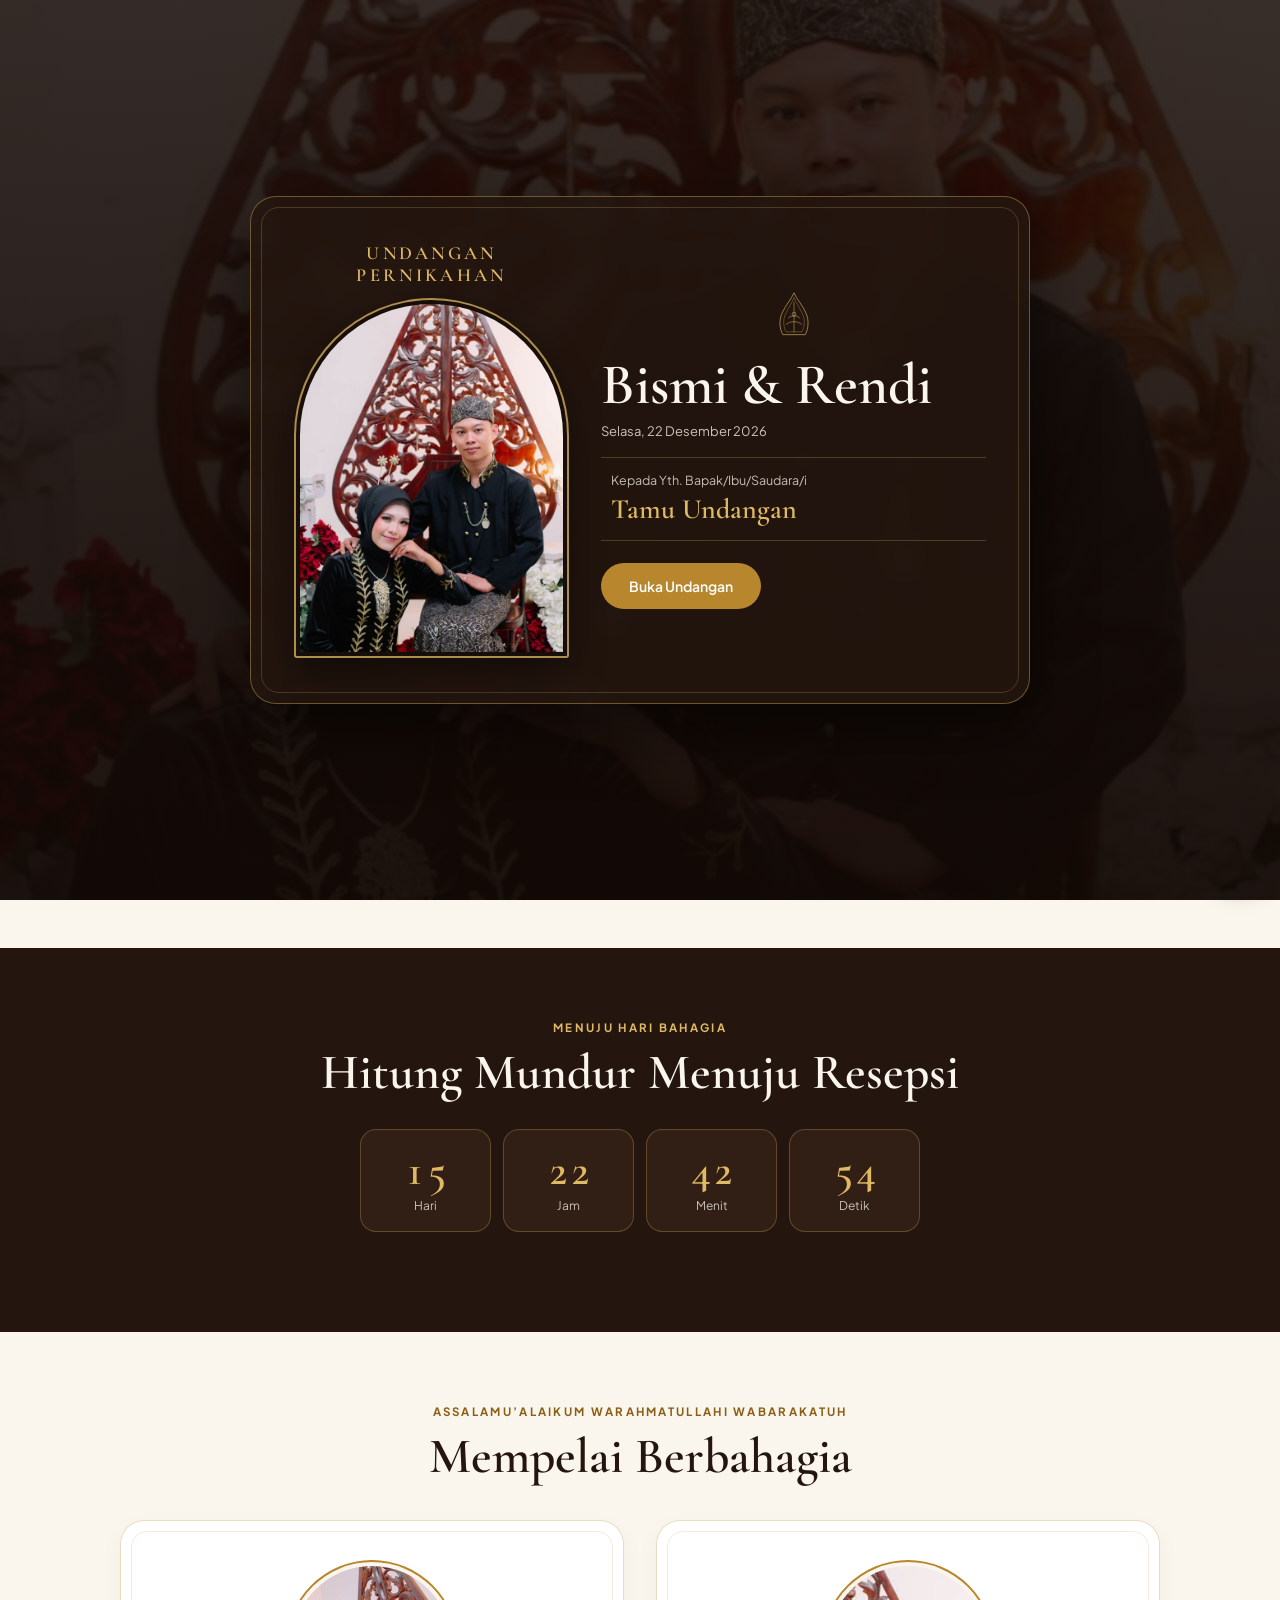
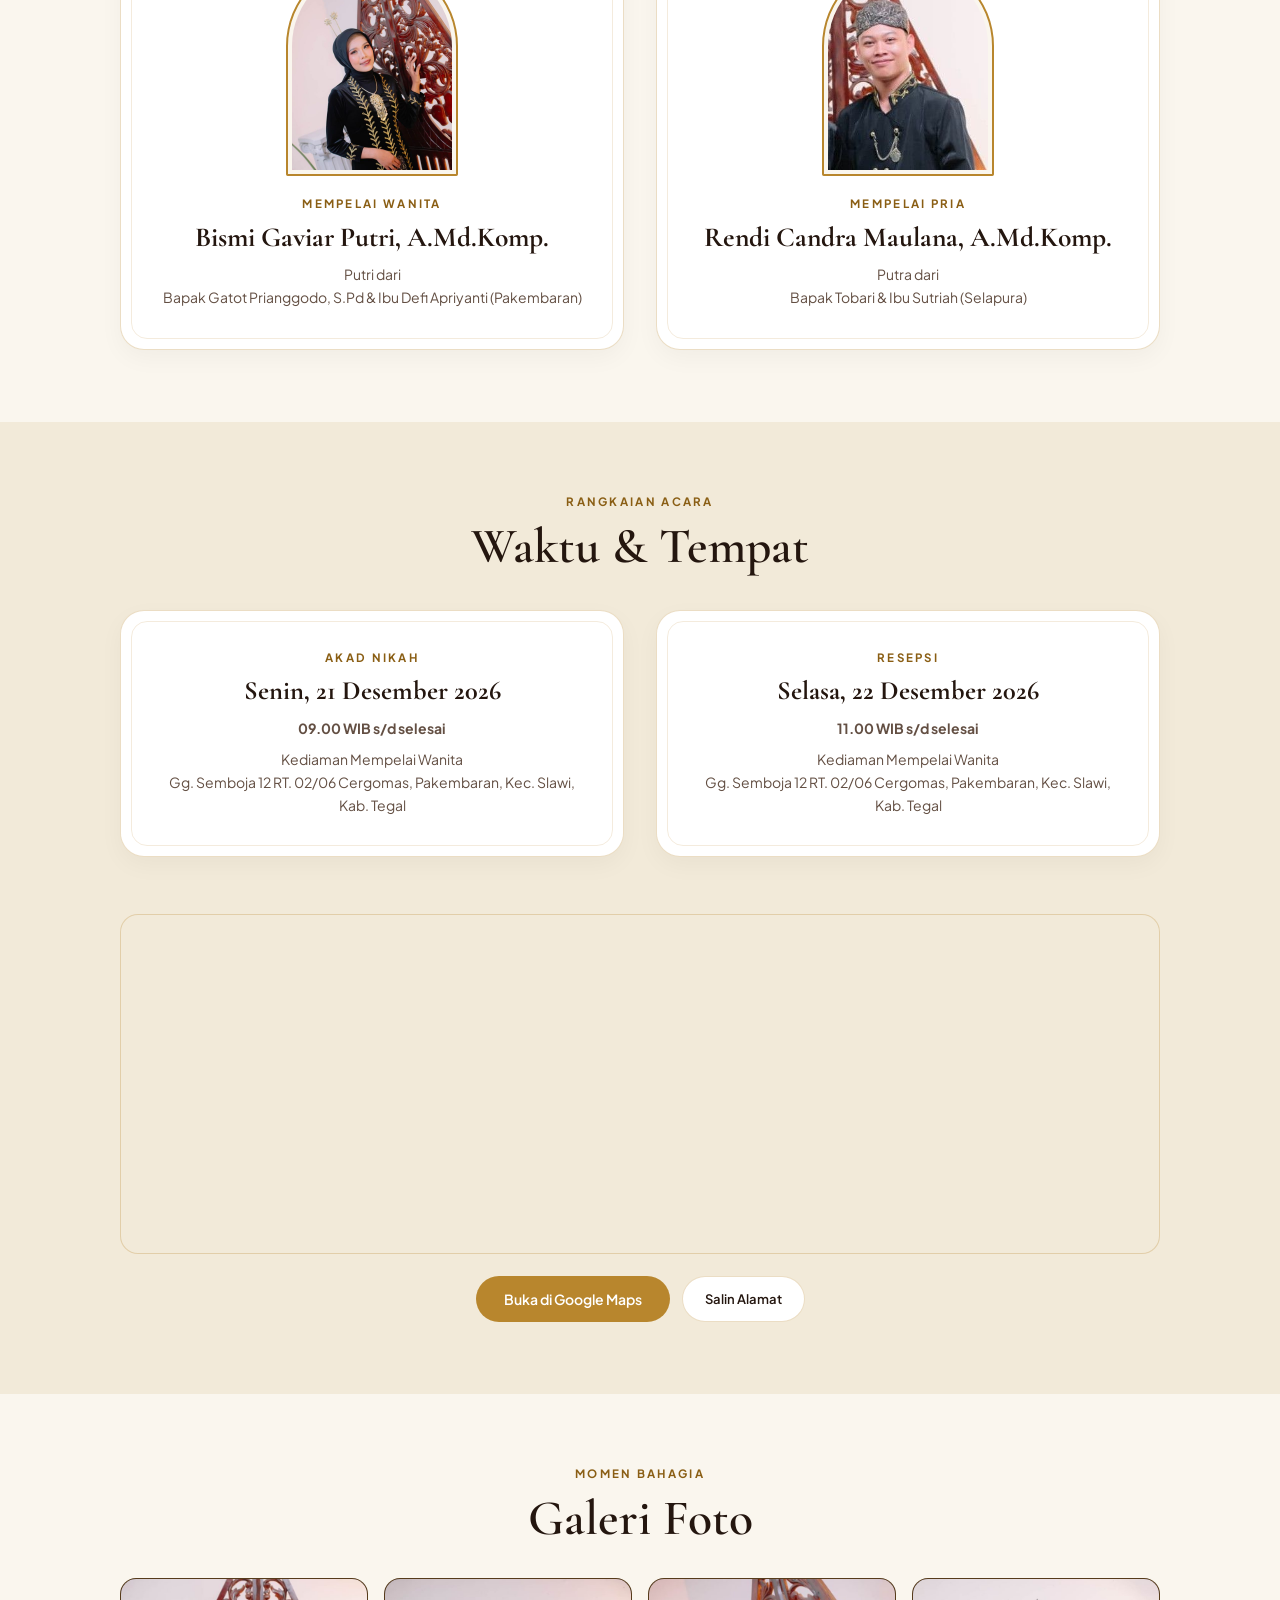
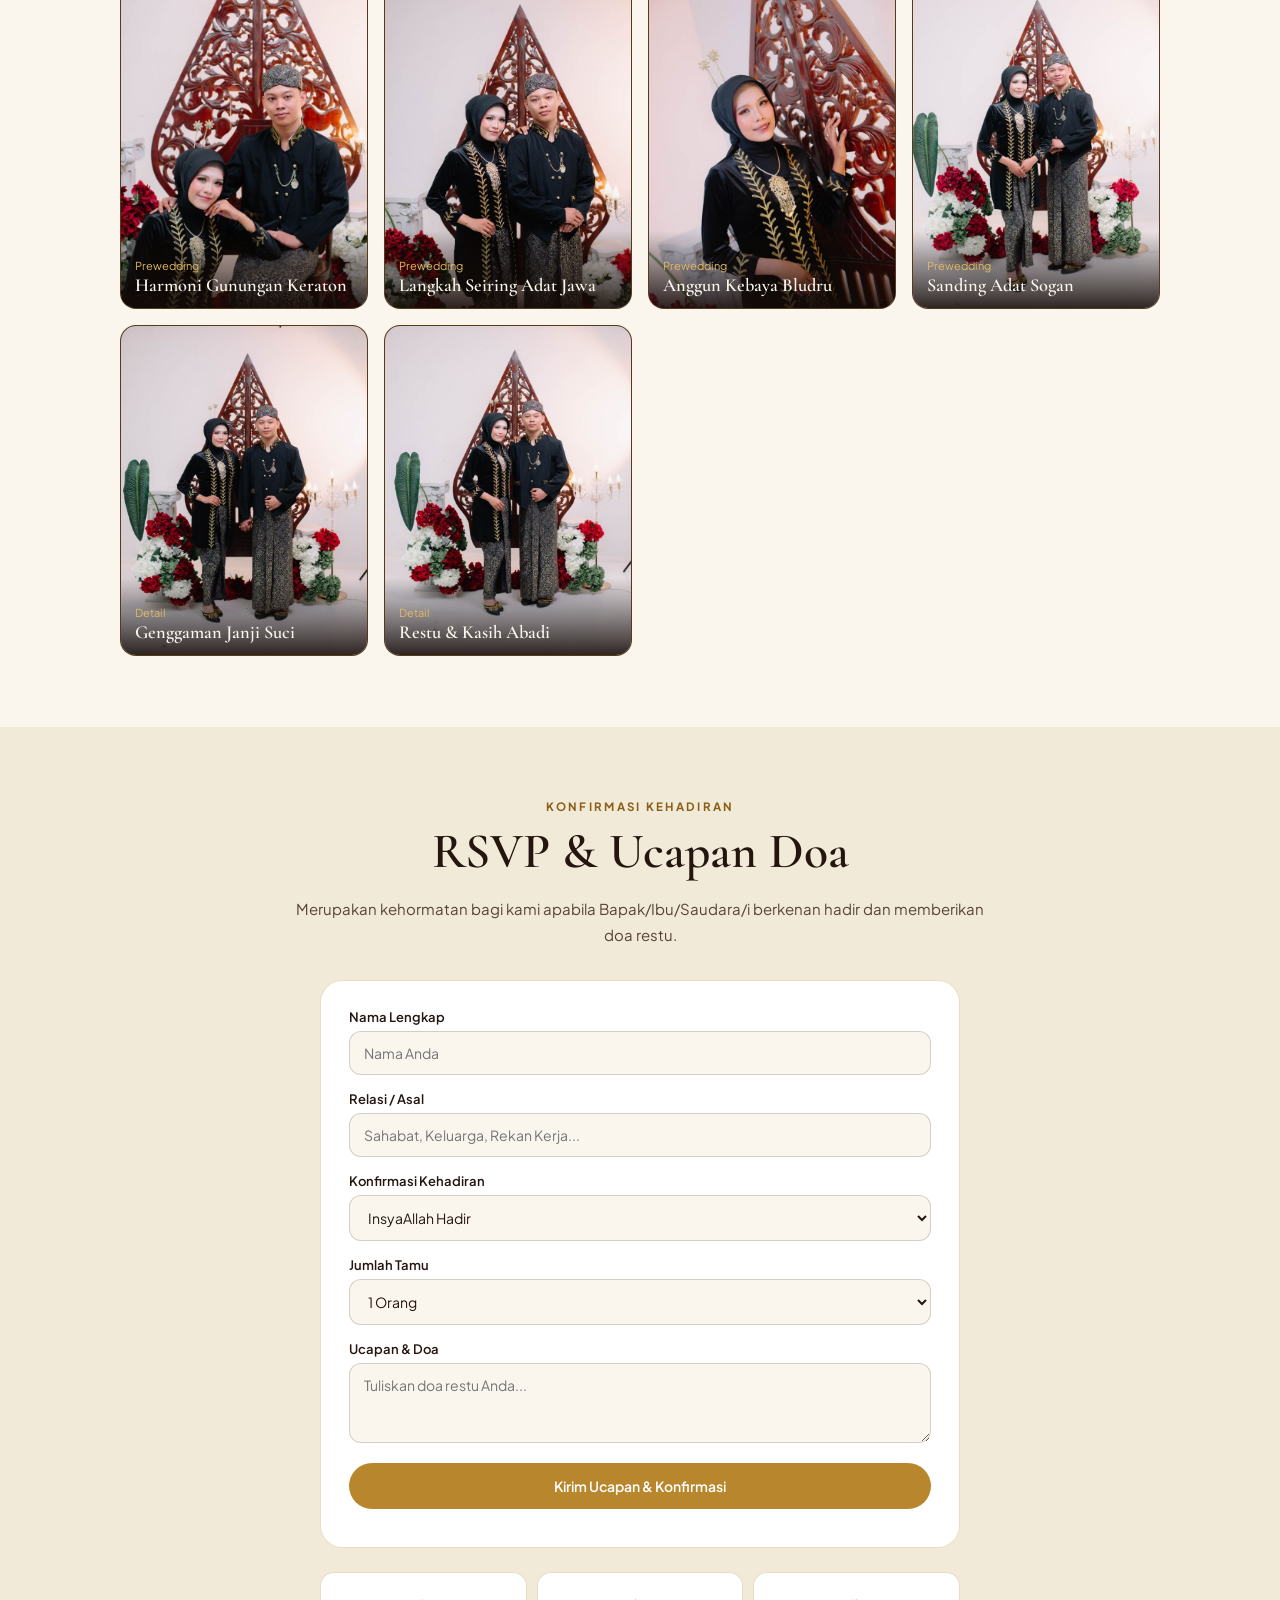
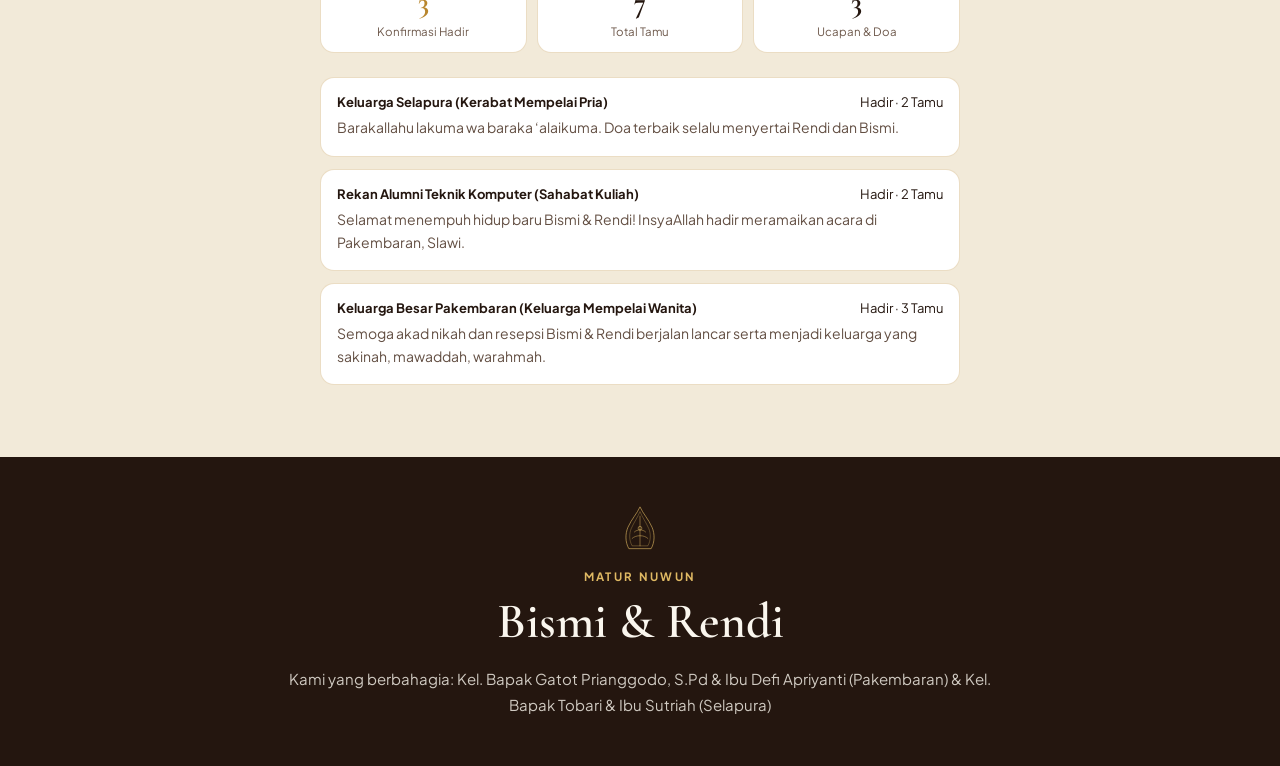
==== commit 28cefb89: "Add files via upload" ====
--- a/index.html
+++ b/index.html
@@ -1,20 +1,747 @@
-<!doctype html>
-<html lang="id" class="scroll-smooth">
-  <head>
-    <meta charset="UTF-8" />
-    <meta name="viewport" content="width=device-width, initial-scale=1.0" />
-    <title>Bismi &amp; Rendi — Undangan Pernikahan Digital Java Heritage</title>
-    <meta name="description" content="Undangan pernikahan digital Bismi Gaviar Putri &amp; Rendi Candra Maulana bergaya klasik Jawa dengan musik otomatis, RSVP Google Sheets, galeri foto, hitung mundur, dan Google Maps." />
-    <meta property="og:title" content="Bismi &amp; Rendi — Undangan Pernikahan Digital Java Heritage" />
-    <meta property="og:description" content="Dengan memohon rahmat dan ridho Tuhan Yang Maha Esa, kami mengundang Bapak/Ibu/Saudara/i untuk menghadiri acara pernikahan kami." />
-    <meta property="og:type" content="website" />
-    <meta name="twitter:card" content="summary_large_image" />
-    <link rel="preconnect" href="https://fonts.googleapis.com" />
-    <link rel="preconnect" href="https://fonts.gstatic.com" crossorigin />
-    <link href="https://fonts.googleapis.com/css2?family=Cormorant+Garamond:ital,wght@0,400;0,500;0,600;0,700;1,400;1,600&family=Plus+Jakarta+Sans:wght@400;500;600;700&display=swap" rel="stylesheet" />
-  </head>
-  <body class="bg-[#FAF6EE] text-[#24160F] antialiased selection:bg-[#B8862D]/20 selection:text-[#24160F]">
-    <div id="root"></div>
-    <script type="module" src="/src/main.tsx"></script>
-  </body>
+<!DOCTYPE html>
+<html lang="id">
+<head>
+  <meta charset="UTF-8" />
+  <meta name="viewport" content="width=device-width, initial-scale=1.0" />
+  <title>Bismi &amp; Rendi — Undangan Pernikahan Digital Java Heritage</title>
+  <link rel="preconnect" href="https://fonts.googleapis.com" />
+  <link rel="preconnect" href="https://fonts.gstatic.com" crossorigin />
+  <link href="https://fonts.googleapis.com/css2?family=Cormorant+Garamond:ital,wght@0,500;0,600;0,700;1,400&family=Plus+Jakarta+Sans:wght@400;500;600;700&display=swap" rel="stylesheet" />
+  <style>
+    :root {
+      --espresso: #24160F;
+      --teak: #311F15;
+      --ivory: #FAF6EE;
+      --sand: #F2EAD9;
+      --gold: #B8862D;
+      --gold-light: #DFB963;
+      --border: rgba(184, 134, 45, 0.28);
+    }
+    * { box-sizing: border-box; margin: 0; padding: 0; }
+    html { scroll-behavior: smooth; font-family: 'Plus Jakarta Sans', system-ui, -apple-system, sans-serif; background: var(--ivory); color: var(--espresso); }
+    body.locked { overflow: hidden; }
+    h1, h2, h3, .serif { font-family: 'Cormorant Garamond', Georgia, serif; }
+    img { display: block; max-width: 100%; }
+    button, input, select, textarea { font-family: inherit; }
+
+    /* Cover Envelope */
+    #cover {
+      position: fixed; inset: 0; z-index: 50;
+      background-color: #180E09;
+      background-image: linear-gradient(to bottom, rgba(22,12,7,0.85), rgba(18,9,5,0.95)), url("[data-uri]");
+      background-size: cover;
+      background-position: center;
+      color: var(--ivory);
+      display: flex; align-items: center; justify-content: center;
+      padding: 20px; text-align: center;
+      transition: transform 0.8s cubic-bezier(0.16, 1, 0.3, 1), opacity 0.7s ease;
+    }
+    #cover.opened { transform: translateY(-100%); opacity: 0; pointer-events: none; }
+    .cover-outer { max-width: 780px; width: 100%; max-height: 92vh; overflow-y: auto; padding: 10px; border: 1px solid rgba(223,185,99,0.4); background: rgba(36,22,15,0.88); backdrop-filter: blur(8px); border-radius: 26px; box-shadow: 0 25px 60px rgba(0,0,0,0.5); }
+    .cover-box { display: grid; grid-template-columns: 1fr; gap: 22px; align-items: center; padding: 26px 20px; border: 1px solid rgba(223,185,99,0.22); border-radius: 18px; text-align: center; }
+    @media (min-width: 720px) { .cover-box { grid-template-columns: 5fr 7fr; gap: 32px; padding: 34px 32px; text-align: left; } }
+    .cover-portrait-wrap { display: flex; flex-direction: column; align-items: center; justify-content: center; }
+    .cover-heading-top { font-family: 'Cormorant Garamond', Georgia, serif; font-size: 1.15rem; font-weight: 600; letter-spacing: 0.18em; text-transform: uppercase; color: var(--gold-light); margin-bottom: 12px; text-align: center; }
+    .cover-portrait { width: 170px; height: 220px; border-radius: 999px 999px 20px 20px; object-fit: cover; object-position: top; border: 2px solid rgba(223,185,99,0.75); padding: 4px; background: #180E09; box-shadow: 0 14px 35px rgba(0,0,0,0.45); }
+    @media (min-width: 720px) { .cover-portrait { width: 100%; height: 360px; } }
+    .cover-title { font-size: clamp(2.25rem, 5vw, 3.6rem); font-weight: 600; line-height: 1.05; margin-bottom: 8px; }
+    .cover-date { font-size: 13px; color: rgba(250,246,238,0.78); margin-bottom: 18px; }
+    .guest-card { border-top: 1px solid rgba(223,185,99,0.25); border-bottom: 1px solid rgba(223,185,99,0.25); padding: 14px 10px; margin-bottom: 22px; }
+    .guest-label { font-size: 12.5px; color: rgba(250,246,238,0.75); margin-bottom: 4px; }
+    .guest-name { font-family: 'Cormorant Garamond', Georgia, serif; font-size: 1.75rem; font-weight: 600; color: var(--gold-light); }
+
+    /* Buttons */
+    .btn-gold {
+      display: inline-flex; align-items: center; justify-content: center; gap: 8px;
+      background: var(--gold); color: #fff; border: none; border-radius: 999px;
+      padding: 14px 28px; font-size: 14px; font-weight: 600; cursor: pointer;
+      text-decoration: none; min-height: 46px; transition: background 0.2s, transform 0.15s;
+    }
+    .btn-gold:hover { background: #9C7022; }
+    .btn-gold:active { transform: scale(0.98); }
+    .btn-outline {
+      display: inline-flex; align-items: center; justify-content: center; gap: 8px;
+      background: #fff; color: var(--espresso); border: 1px solid var(--border);
+      border-radius: 999px; padding: 11px 22px; font-size: 13px; font-weight: 600;
+      cursor: pointer; text-decoration: none; min-height: 44px; transition: background 0.2s;
+    }
+    .btn-outline:hover { background: var(--sand); }
+
+    /* Sections */
+    .section { padding: 72px 20px; }
+    .section-dark { background: var(--espresso); color: var(--ivory); }
+    .section-sand { background: var(--sand); }
+    .container { max-width: 1040px; margin: 0 auto; }
+    .center { text-align: center; }
+    .kicker { font-size: 11.5px; letter-spacing: 0.2em; text-transform: uppercase; color: #8A5E14; font-weight: 700; margin-bottom: 10px; }
+    .section-dark .kicker { color: var(--gold-light); }
+    .heading { font-size: clamp(2rem, 4vw, 3.1rem); font-weight: 600; line-height: 1.12; margin-bottom: 16px; }
+    .lead { font-size: 15px; line-height: 1.75; color: #574439; max-width: 64ch; margin: 0 auto; }
+    .section-dark .lead { color: rgba(250,246,238,0.8); }
+
+    /* Hero */
+    .hero { display: grid; grid-template-columns: 1fr; gap: 36px; align-items: center; }
+    @media (min-width: 860px) { .hero { grid-template-columns: 1.05fr 0.95fr; gap: 56px; } }
+    .hero-arch { border-radius: 999px 999px 24px 24px; border: 1px solid rgba(184,134,45,0.4); padding: 10px; background: #fff; box-shadow: 0 20px 45px rgba(36,22,15,0.12); }
+    .hero-photo { border-radius: 999px 999px 18px 18px; aspect-ratio: 3/4; max-height: 580px; width: 100%; object-fit: cover; object-position: top; }
+    .hero-meta-outer { margin-top: 42px; border: 1px solid rgba(184,134,45,0.35); border-radius: 24px; padding: 8px; background: rgba(255,255,255,0.9); box-shadow: 0 8px 24px rgba(36,22,15,0.05); }
+    .hero-meta-grid { display: grid; grid-template-columns: 1fr; border: 1px solid rgba(184,134,45,0.2); border-radius: 18px; }
+    @media (min-width: 760px) { .hero-meta-grid { grid-template-columns: repeat(3, 1fr); } }
+    .hero-meta-cell { padding: 20px 18px; text-align: center; border-bottom: 1px solid rgba(184,134,45,0.2); }
+    .hero-meta-cell:last-child { border-bottom: none; }
+    @media (min-width: 760px) { .hero-meta-cell { border-bottom: none; border-right: 1px solid rgba(184,134,45,0.2); } .hero-meta-cell:last-child { border-right: none; } }
+    .hero-meta-kicker { font-size: 11px; font-weight: 700; letter-spacing: 0.22em; text-transform: uppercase; color: #8A5E14; }
+    .hero-meta-val { margin-top: 6px; font-family: 'Cormorant Garamond', Georgia, serif; font-size: 1.55rem; font-weight: 600; color: var(--espresso); line-height: 1.15; }
+    .hero-meta-sub { margin-top: 4px; font-family: 'Cormorant Garamond', Georgia, serif; font-style: italic; font-size: 1rem; color: #6E594C; }
+
+    /* Countdown */
+    .countdown-grid { display: grid; grid-template-columns: repeat(4, 1fr); gap: 12px; max-width: 560px; margin: 28px auto; }
+    .count-box { background: var(--teak); border: 1px solid rgba(223,185,99,0.28); border-radius: 16px; padding: 18px 8px; }
+    .count-num { font-family: 'Cormorant Garamond', Georgia, serif; font-size: clamp(2rem, 4vw, 2.75rem); font-weight: 600; color: var(--gold-light); font-variant-numeric: tabular-nums; line-height: 1; }
+    .count-label { font-size: 12px; color: rgba(250,246,238,0.75); margin-top: 6px; }
+
+    /* Couple & Events Grid */
+    .grid-2 { display: grid; grid-template-columns: 1fr; gap: 24px; margin-top: 36px; }
+    @media (min-width: 768px) { .grid-2 { grid-template-columns: 1fr 1fr; gap: 32px; } }
+    .card-outer { background: #fff; border: 1px solid var(--border); border-radius: 24px; padding: 10px; box-shadow: 0 8px 24px rgba(36,22,15,0.04); }
+    .card-ivory { border: 1px solid rgba(184,134,45,0.16); border-radius: 16px; padding: 28px 22px; height: 100%; }
+    @media (max-width: 639px) { .card-ivory { padding: 24px 14px; } }
+    .couple-fullname { font-size: clamp(1.02rem, 4.15vw, 1.65rem); line-height: 1.25; margin-bottom: 8px; white-space: nowrap; }
+    @media (min-width: 768px) { .couple-fullname { font-size: clamp(1.12rem, 2.15vw, 1.75rem); } }
+    .portrait { width: 172px; height: 216px; border-radius: 999px 999px 20px 20px; object-fit: cover; object-position: top; margin: 0 auto 20px; border: 2px solid var(--gold); padding: 4px; background: var(--ivory); }
+    .muted { font-size: 14px; color: #634F43; line-height: 1.65; }
+
+    /* Gallery */
+    .gal-grid { display: grid; grid-template-columns: repeat(auto-fill, minmax(240px, 1fr)); gap: 16px; margin-top: 32px; }
+    .gal-card { position: relative; border-radius: 16px; overflow: hidden; border: 1px solid var(--border); cursor: pointer; background: var(--teak); padding: 0; text-align: left; aspect-ratio: 3/4; }
+    .gal-card img { width: 100%; height: 100%; object-fit: cover; object-position: top; transition: transform 0.35s ease; }
+    .gal-card:hover img { transform: scale(1.04); }
+    .gal-caption { position: absolute; inset: auto 0 0 0; padding: 28px 14px 12px; background: linear-gradient(to top, rgba(20,11,7,0.88), transparent); color: var(--ivory); }
+    .gal-caption span { display: block; font-size: 11px; color: var(--gold-light); margin-bottom: 2px; }
+    .gal-caption strong { font-family: 'Cormorant Garamond', Georgia, serif; font-size: 1.15rem; font-weight: 600; }
+
+    /* Map */
+    .map-frame { width: 100%; height: 340px; border: 1px solid var(--border); border-radius: 18px; margin-top: 24px; background: var(--sand); }
+
+    /* RSVP */
+    .form-box { max-width: 640px; margin: 32px auto 0; background: #fff; border: 1px solid var(--border); border-radius: 22px; padding: 28px; text-align: left; }
+    .field { margin-bottom: 16px; }
+    .field label { display: block; font-size: 13px; font-weight: 600; margin-bottom: 6px; }
+    .field input, .field select, .field textarea { width: 100%; padding: 12px 14px; border: 1px solid rgba(36,22,15,0.18); border-radius: 12px; font-size: 14px; background: var(--ivory); color: var(--espresso); }
+    .wish-list { max-width: 640px; margin: 24px auto 0; display: grid; gap: 12px; text-align: left; }
+    .wish-item { background: #fff; border: 1px solid var(--border); border-radius: 14px; padding: 16px; }
+    .wish-head { display: flex; justify-content: space-between; gap: 12px; font-size: 13px; margin-bottom: 6px; }
+
+    /* Floating Music Button */
+    #music-btn {
+      position: fixed; right: 16px; bottom: 16px; z-index: 40;
+      width: 48px; height: 48px; border-radius: 999px;
+      background: var(--espresso); color: var(--gold-light); border: 1px solid var(--gold-light);
+      display: flex; align-items: center; justify-content: center; cursor: pointer;
+      box-shadow: 0 8px 24px rgba(0,0,0,0.25); font-size: 18px;
+    }
+
+    /* Lightbox */
+    #lightbox {
+      position: fixed; inset: 0; z-index: 60; background: rgba(15,9,6,0.94);
+      display: none; align-items: center; justify-content: center; padding: 20px; color: var(--ivory);
+    }
+    #lightbox.open { display: flex; }
+    #lightbox img { max-height: 74vh; border-radius: 14px; object-fit: contain; }
+
+    /* Scroll Progress Bar & Scroll Reveal Animations */
+    #scroll-bar {
+      position: fixed; top: 0; left: 0; right: 0; height: 3px; z-index: 45;
+      background: linear-gradient(90deg, var(--gold), var(--gold-light), var(--gold));
+      transform-origin: left; transform: scaleX(0); pointer-events: none;
+    }
+    .reveal {
+      opacity: 0;
+      transform: translateY(28px) scale(0.98);
+      transition: opacity 0.65s cubic-bezier(0.16, 1, 0.3, 1), transform 0.65s cubic-bezier(0.16, 1, 0.3, 1);
+      will-change: opacity, transform;
+    }
+    .reveal.in-view {
+      opacity: 1;
+      transform: translateY(0) scale(1);
+    }
+    @media (prefers-reduced-motion: reduce) {
+      .reveal { opacity: 1; transform: none; transition: none; }
+    }
+  </style>
+</head>
+<body class="locked">
+  <div id="scroll-bar" aria-hidden="true"></div>
+  <!-- Cover Curtain -->
+  <div id="cover">
+    <div class="cover-outer">
+      <div class="cover-box">
+        <div class="cover-portrait-wrap">
+          <p class="cover-heading-top">Undangan Pernikahan</p>
+          <img src="[data-uri]